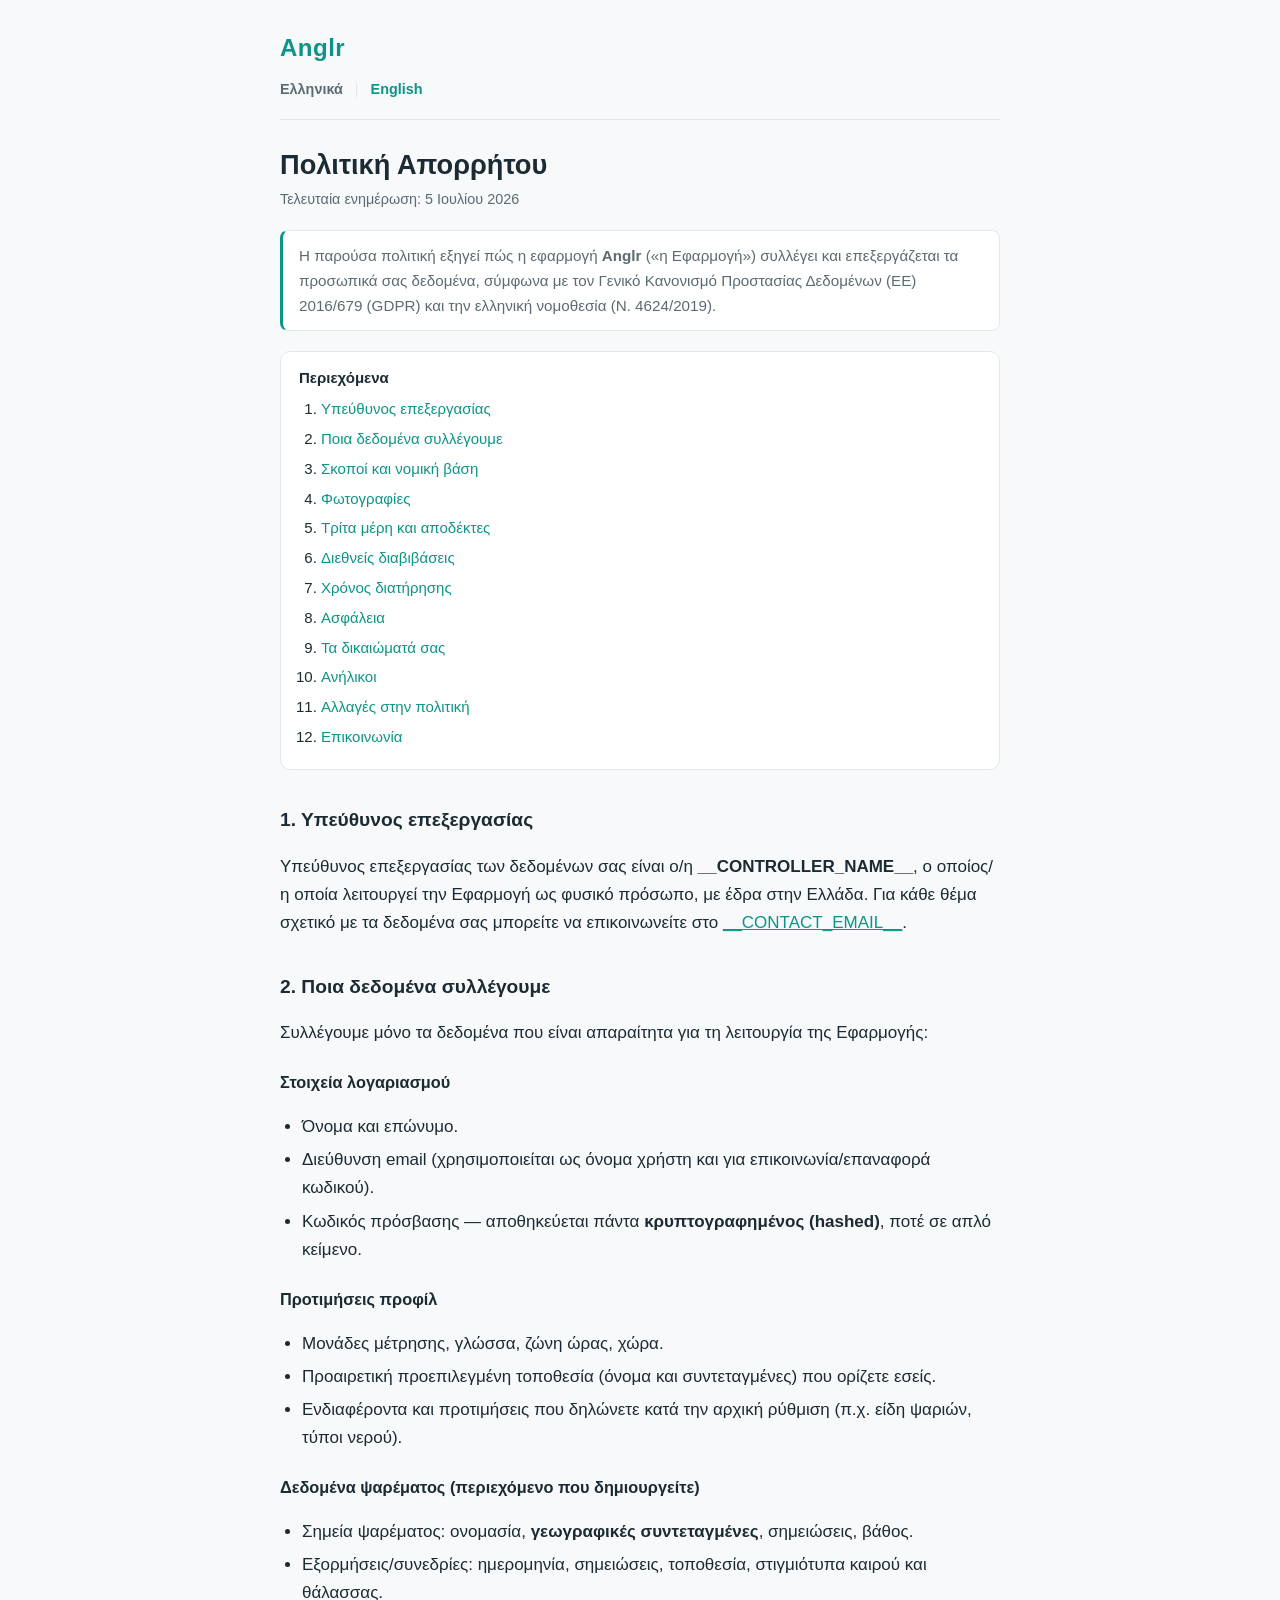
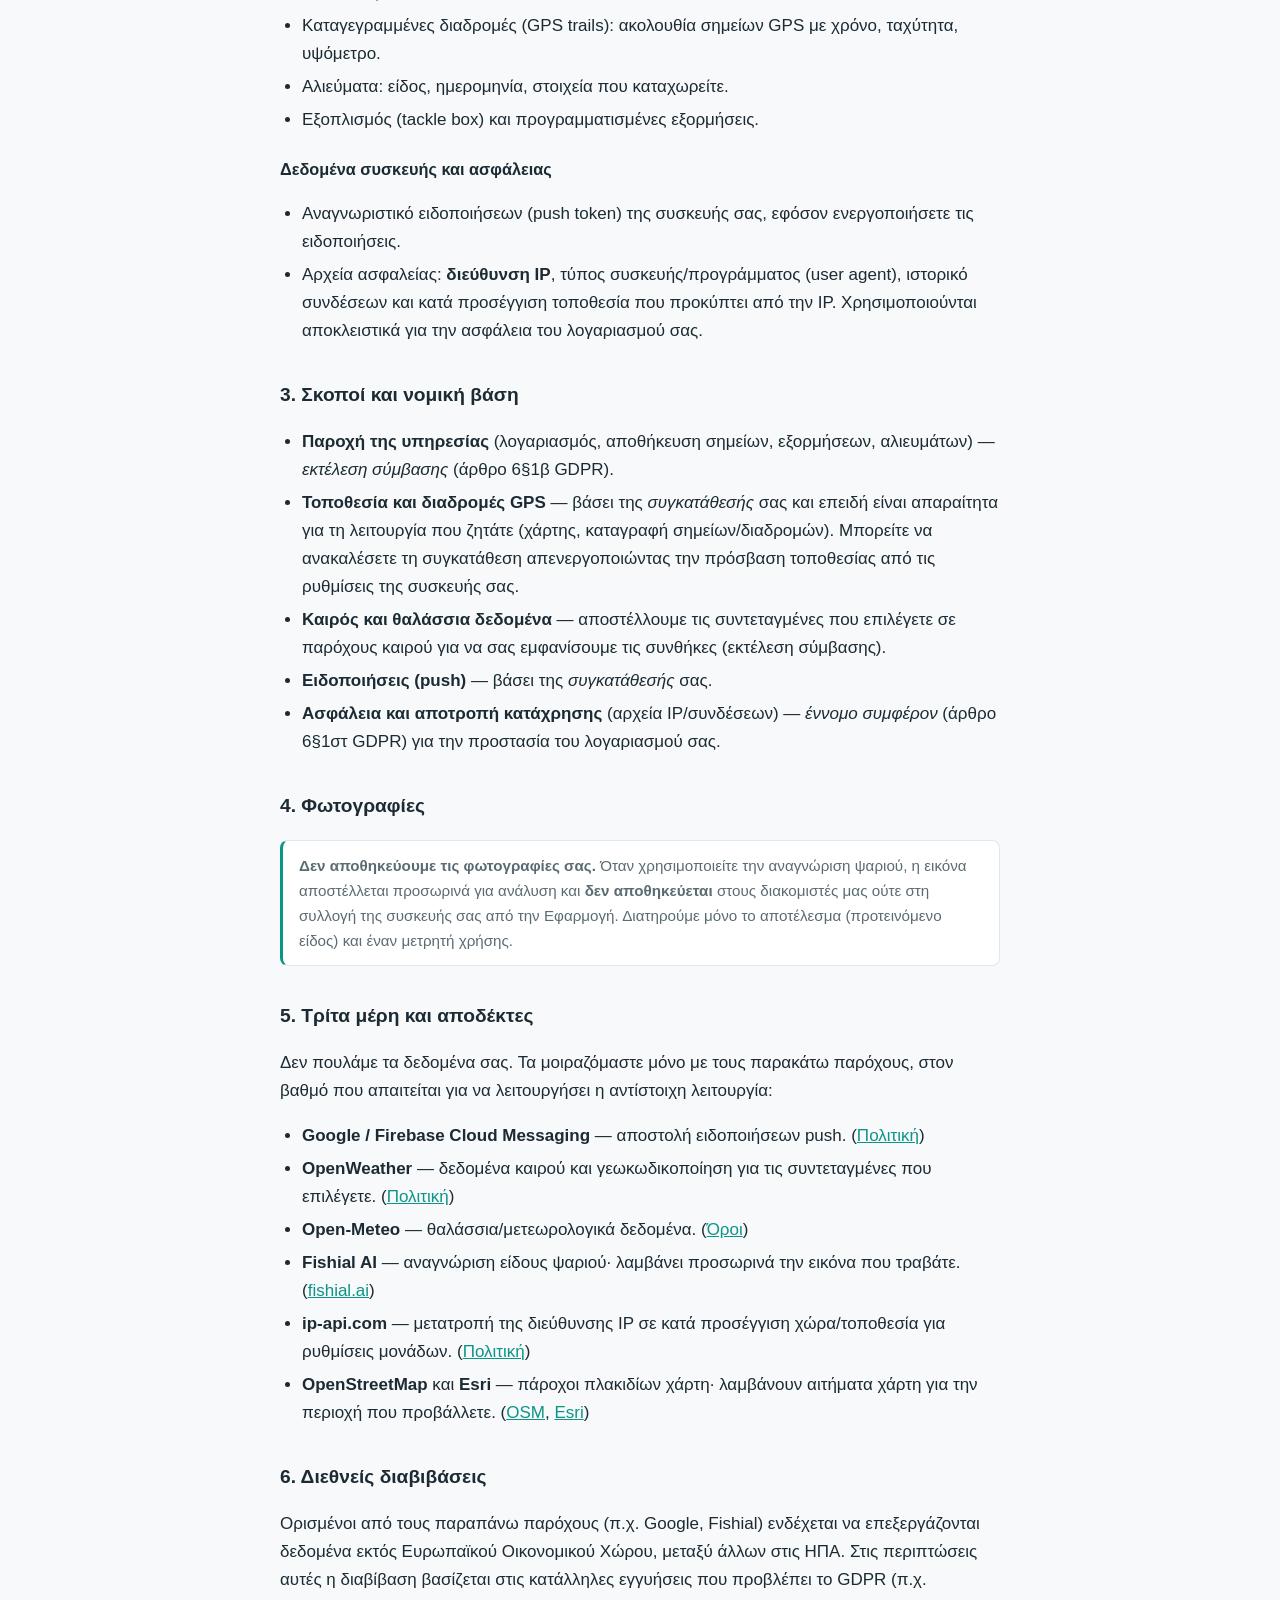
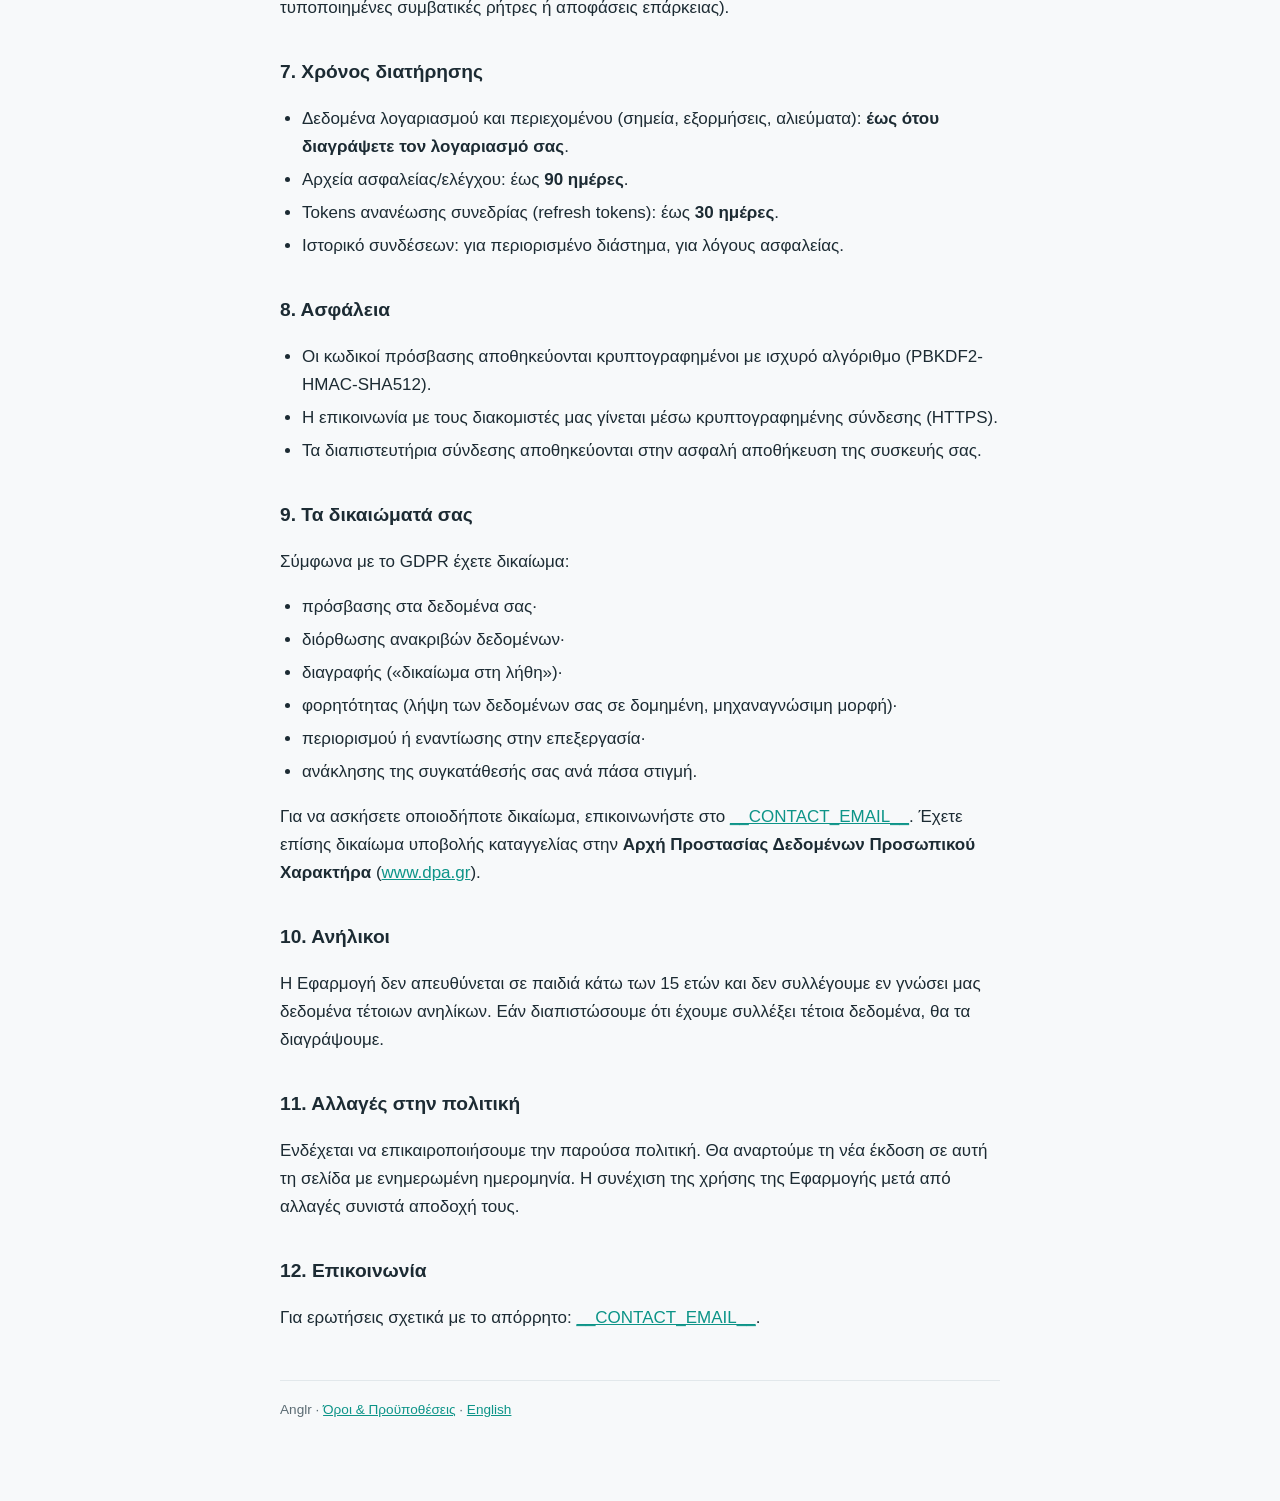
==== el/privacy.html @ d7c1d0d6 "Add Anglr legal documents (privacy + terms, EL/EN) Static GitHub Pages site with Privacy Policy and " ====
<!DOCTYPE html>
<html lang="el">
<head>
<meta charset="utf-8">
<meta name="viewport" content="width=device-width, initial-scale=1">
<title>Πολιτική Απορρήτου — Anglr</title>
<link rel="stylesheet" href="../style.css">
</head>
<body>
<div class="wrap">
  <header class="site">
    <a class="brand" href="../index.html">Anglr</a>
    <div class="langbar">
      <strong>Ελληνικά</strong>
      <span class="sep">|</span>
      <a href="../en/privacy.html">English</a>
    </div>
  </header>

  <h1>Πολιτική Απορρήτου</h1>
  <p class="updated">Τελευταία ενημέρωση: 5 Ιουλίου 2026</p>

  <div class="note">
    Η παρούσα πολιτική εξηγεί πώς η εφαρμογή <strong>Anglr</strong> («η Εφαρμογή»)
    συλλέγει και επεξεργάζεται τα προσωπικά σας δεδομένα, σύμφωνα με τον Γενικό
    Κανονισμό Προστασίας Δεδομένων (ΕΕ) 2016/679 (GDPR) και την ελληνική νομοθεσία
    (Ν. 4624/2019).
  </div>

  <div class="toc">
    <strong>Περιεχόμενα</strong>
    <ol>
      <li><a href="#controller">Υπεύθυνος επεξεργασίας</a></li>
      <li><a href="#data">Ποια δεδομένα συλλέγουμε</a></li>
      <li><a href="#purposes">Σκοποί και νομική βάση</a></li>
      <li><a href="#photos">Φωτογραφίες</a></li>
      <li><a href="#third">Τρίτα μέρη και αποδέκτες</a></li>
      <li><a href="#transfers">Διεθνείς διαβιβάσεις</a></li>
      <li><a href="#retention">Χρόνος διατήρησης</a></li>
      <li><a href="#security">Ασφάλεια</a></li>
      <li><a href="#rights">Τα δικαιώματά σας</a></li>
      <li><a href="#children">Ανήλικοι</a></li>
      <li><a href="#changes">Αλλαγές στην πολιτική</a></li>
      <li><a href="#contact">Επικοινωνία</a></li>
    </ol>
  </div>

  <h2 id="controller">1. Υπεύθυνος επεξεργασίας</h2>
  <p>
    Υπεύθυνος επεξεργασίας των δεδομένων σας είναι ο/η <strong>__CONTROLLER_NAME__</strong>,
    ο οποίος/η οποία λειτουργεί την Εφαρμογή ως φυσικό πρόσωπο, με έδρα στην Ελλάδα.
    Για κάθε θέμα σχετικό με τα δεδομένα σας μπορείτε να επικοινωνείτε στο
    <a href="mailto:__CONTACT_EMAIL__">__CONTACT_EMAIL__</a>.
  </p>

  <h2 id="data">2. Ποια δεδομένα συλλέγουμε</h2>
  <p>Συλλέγουμε μόνο τα δεδομένα που είναι απαραίτητα για τη λειτουργία της Εφαρμογής:</p>

  <h3>Στοιχεία λογαριασμού</h3>
  <ul>
    <li>Όνομα και επώνυμο.</li>
    <li>Διεύθυνση email (χρησιμοποιείται ως όνομα χρήστη και για επικοινωνία/επαναφορά κωδικού).</li>
    <li>Κωδικός πρόσβασης — αποθηκεύεται πάντα <strong>κρυπτογραφημένος (hashed)</strong>, ποτέ σε απλό κείμενο.</li>
  </ul>

  <h3>Προτιμήσεις προφίλ</h3>
  <ul>
    <li>Μονάδες μέτρησης, γλώσσα, ζώνη ώρας, χώρα.</li>
    <li>Προαιρετική προεπιλεγμένη τοποθεσία (όνομα και συντεταγμένες) που ορίζετε εσείς.</li>
    <li>Ενδιαφέροντα και προτιμήσεις που δηλώνετε κατά την αρχική ρύθμιση (π.χ. είδη ψαριών, τύποι νερού).</li>
  </ul>

  <h3>Δεδομένα ψαρέματος (περιεχόμενο που δημιουργείτε)</h3>
  <ul>
    <li>Σημεία ψαρέματος: ονομασία, <strong>γεωγραφικές συντεταγμένες</strong>, σημειώσεις, βάθος.</li>
    <li>Εξορμήσεις/συνεδρίες: ημερομηνία, σημειώσεις, τοποθεσία, στιγμιότυπα καιρού και θάλασσας.</li>
    <li>Καταγεγραμμένες διαδρομές (GPS trails): ακολουθία σημείων GPS με χρόνο, ταχύτητα, υψόμετρο.</li>
    <li>Αλιεύματα: είδος, ημερομηνία, στοιχεία που καταχωρείτε.</li>
    <li>Εξοπλισμός (tackle box) και προγραμματισμένες εξορμήσεις.</li>
  </ul>

  <h3>Δεδομένα συσκευής και ασφάλειας</h3>
  <ul>
    <li>Αναγνωριστικό ειδοποιήσεων (push token) της συσκευής σας, εφόσον ενεργοποιήσετε τις ειδοποιήσεις.</li>
    <li>Αρχεία ασφαλείας: <strong>διεύθυνση IP</strong>, τύπος συσκευής/προγράμματος (user agent), ιστορικό συνδέσεων και κατά προσέγγιση τοποθεσία που προκύπτει από την IP. Χρησιμοποιούνται αποκλειστικά για την ασφάλεια του λογαριασμού σας.</li>
  </ul>

  <h2 id="purposes">3. Σκοποί και νομική βάση</h2>
  <ul>
    <li><strong>Παροχή της υπηρεσίας</strong> (λογαριασμός, αποθήκευση σημείων, εξορμήσεων, αλιευμάτων) — <em>εκτέλεση σύμβασης</em> (άρθρο 6§1β GDPR).</li>
    <li><strong>Τοποθεσία και διαδρομές GPS</strong> — βάσει της <em>συγκατάθεσής</em> σας και επειδή είναι απαραίτητα για τη λειτουργία που ζητάτε (χάρτης, καταγραφή σημείων/διαδρομών). Μπορείτε να ανακαλέσετε τη συγκατάθεση απενεργοποιώντας την πρόσβαση τοποθεσίας από τις ρυθμίσεις της συσκευής σας.</li>
    <li><strong>Καιρός και θαλάσσια δεδομένα</strong> — αποστέλλουμε τις συντεταγμένες που επιλέγετε σε παρόχους καιρού για να σας εμφανίσουμε τις συνθήκες (εκτέλεση σύμβασης).</li>
    <li><strong>Ειδοποιήσεις (push)</strong> — βάσει της <em>συγκατάθεσής</em> σας.</li>
    <li><strong>Ασφάλεια και αποτροπή κατάχρησης</strong> (αρχεία IP/συνδέσεων) — <em>έννομο συμφέρον</em> (άρθρο 6§1στ GDPR) για την προστασία του λογαριασμού σας.</li>
  </ul>

  <h2 id="photos">4. Φωτογραφίες</h2>
  <div class="note">
    <strong>Δεν αποθηκεύουμε τις φωτογραφίες σας.</strong> Όταν χρησιμοποιείτε την αναγνώριση
    ψαριού, η εικόνα αποστέλλεται προσωρινά για ανάλυση και <strong>δεν αποθηκεύεται</strong>
    στους διακομιστές μας ούτε στη συλλογή της συσκευής σας από την Εφαρμογή. Διατηρούμε μόνο
    το αποτέλεσμα (προτεινόμενο είδος) και έναν μετρητή χρήσης.
  </div>

  <h2 id="third">5. Τρίτα μέρη και αποδέκτες</h2>
  <p>Δεν πουλάμε τα δεδομένα σας. Τα μοιραζόμαστε μόνο με τους παρακάτω παρόχους, στον βαθμό που απαιτείται για να λειτουργήσει η αντίστοιχη λειτουργία:</p>
  <ul>
    <li><strong>Google / Firebase Cloud Messaging</strong> — αποστολή ειδοποιήσεων push. (<a href="https://policies.google.com/privacy" target="_blank" rel="noopener">Πολιτική</a>)</li>
    <li><strong>OpenWeather</strong> — δεδομένα καιρού και γεωκωδικοποίηση για τις συντεταγμένες που επιλέγετε. (<a href="https://openweather.co.uk/privacy-policy" target="_blank" rel="noopener">Πολιτική</a>)</li>
    <li><strong>Open-Meteo</strong> — θαλάσσια/μετεωρολογικά δεδομένα. (<a href="https://open-meteo.com/en/terms" target="_blank" rel="noopener">Όροι</a>)</li>
    <li><strong>Fishial AI</strong> — αναγνώριση είδους ψαριού· λαμβάνει προσωρινά την εικόνα που τραβάτε. (<a href="https://fishial.ai" target="_blank" rel="noopener">fishial.ai</a>)</li>
    <li><strong>ip-api.com</strong> — μετατροπή της διεύθυνσης IP σε κατά προσέγγιση χώρα/τοποθεσία για ρυθμίσεις μονάδων. (<a href="https://ip-api.com/docs/legal" target="_blank" rel="noopener">Πολιτική</a>)</li>
    <li><strong>OpenStreetMap</strong> και <strong>Esri</strong> — πάροχοι πλακιδίων χάρτη· λαμβάνουν αιτήματα χάρτη για την περιοχή που προβάλλετε. (<a href="https://wiki.osmfoundation.org/wiki/Privacy_Policy" target="_blank" rel="noopener">OSM</a>, <a href="https://www.esri.com/en-us/privacy/overview" target="_blank" rel="noopener">Esri</a>)</li>
  </ul>

  <h2 id="transfers">6. Διεθνείς διαβιβάσεις</h2>
  <p>
    Ορισμένοι από τους παραπάνω παρόχους (π.χ. Google, Fishial) ενδέχεται να επεξεργάζονται
    δεδομένα εκτός Ευρωπαϊκού Οικονομικού Χώρου, μεταξύ άλλων στις ΗΠΑ. Στις περιπτώσεις αυτές
    η διαβίβαση βασίζεται στις κατάλληλες εγγυήσεις που προβλέπει το GDPR (π.χ. τυποποιημένες
    συμβατικές ρήτρες ή αποφάσεις επάρκειας).
  </p>

  <h2 id="retention">7. Χρόνος διατήρησης</h2>
  <ul>
    <li>Δεδομένα λογαριασμού και περιεχομένου (σημεία, εξορμήσεις, αλιεύματα): <strong>έως ότου διαγράψετε τον λογαριασμό σας</strong>.</li>
    <li>Αρχεία ασφαλείας/ελέγχου: έως <strong>90 ημέρες</strong>.</li>
    <li>Tokens ανανέωσης συνεδρίας (refresh tokens): έως <strong>30 ημέρες</strong>.</li>
    <li>Ιστορικό συνδέσεων: για περιορισμένο διάστημα, για λόγους ασφαλείας.</li>
  </ul>

  <h2 id="security">8. Ασφάλεια</h2>
  <ul>
    <li>Οι κωδικοί πρόσβασης αποθηκεύονται κρυπτογραφημένοι με ισχυρό αλγόριθμο (PBKDF2-HMAC-SHA512).</li>
    <li>Η επικοινωνία με τους διακομιστές μας γίνεται μέσω κρυπτογραφημένης σύνδεσης (HTTPS).</li>
    <li>Τα διαπιστευτήρια σύνδεσης αποθηκεύονται στην ασφαλή αποθήκευση της συσκευής σας.</li>
  </ul>

  <h2 id="rights">9. Τα δικαιώματά σας</h2>
  <p>Σύμφωνα με το GDPR έχετε δικαίωμα:</p>
  <ul>
    <li>πρόσβασης στα δεδομένα σας·</li>
    <li>διόρθωσης ανακριβών δεδομένων·</li>
    <li>διαγραφής («δικαίωμα στη λήθη»)·</li>
    <li>φορητότητας (λήψη των δεδομένων σας σε δομημένη, μηχαναγνώσιμη μορφή)·</li>
    <li>περιορισμού ή εναντίωσης στην επεξεργασία·</li>
    <li>ανάκλησης της συγκατάθεσής σας ανά πάσα στιγμή.</li>
  </ul>
  <p>
    Για να ασκήσετε οποιοδήποτε δικαίωμα, επικοινωνήστε στο
    <a href="mailto:__CONTACT_EMAIL__">__CONTACT_EMAIL__</a>. Έχετε επίσης δικαίωμα υποβολής
    καταγγελίας στην <strong>Αρχή Προστασίας Δεδομένων Προσωπικού Χαρακτήρα</strong>
    (<a href="https://www.dpa.gr" target="_blank" rel="noopener">www.dpa.gr</a>).
  </p>

  <h2 id="children">10. Ανήλικοι</h2>
  <p>
    Η Εφαρμογή δεν απευθύνεται σε παιδιά κάτω των 15 ετών και δεν συλλέγουμε εν γνώσει μας
    δεδομένα τέτοιων ανηλίκων. Εάν διαπιστώσουμε ότι έχουμε συλλέξει τέτοια δεδομένα, θα τα
    διαγράψουμε.
  </p>

  <h2 id="changes">11. Αλλαγές στην πολιτική</h2>
  <p>
    Ενδέχεται να επικαιροποιήσουμε την παρούσα πολιτική. Θα αναρτούμε τη νέα έκδοση σε αυτή τη
    σελίδα με ενημερωμένη ημερομηνία. Η συνέχιση της χρήσης της Εφαρμογής μετά από αλλαγές
    συνιστά αποδοχή τους.
  </p>

  <h2 id="contact">12. Επικοινωνία</h2>
  <p>
    Για ερωτήσεις σχετικά με το απόρρητο:
    <a href="mailto:__CONTACT_EMAIL__">__CONTACT_EMAIL__</a>.
  </p>

  <footer class="site">
    Anglr &middot; <a href="terms.html">Όροι &amp; Προϋποθέσεις</a> &middot;
    <a href="../en/privacy.html">English</a>
  </footer>
</div>
</body>
</html>
---- style.css ----
:root {
  --bg: #f7f9fa;
  --surface: #ffffff;
  --text: #1c2b33;
  --muted: #5b6b73;
  --border: #e2e8eb;
  --accent: #0d9488; /* Harbor teal */
  --accent-hover: #0b7d72;
  --maxw: 760px;
}

@media (prefers-color-scheme: dark) {
  :root {
    --bg: #0e1518;
    --surface: #16232a;
    --text: #e8eef0;
    --muted: #9fb1b8;
    --border: #24353d;
    --accent: #2dd4bf;
    --accent-hover: #5eead4;
  }
}

* { box-sizing: border-box; }

html { -webkit-text-size-adjust: 100%; }

body {
  margin: 0;
  background: var(--bg);
  color: var(--text);
  font-family: -apple-system, BlinkMacSystemFont, "Segoe UI", Roboto, Helvetica, Arial, sans-serif;
  line-height: 1.65;
  font-size: 17px;
}

.wrap {
  max-width: var(--maxw);
  margin: 0 auto;
  padding: 28px 20px 80px;
}

header.site {
  border-bottom: 1px solid var(--border);
  padding-bottom: 18px;
  margin-bottom: 28px;
}

.brand {
  font-size: 1.5rem;
  font-weight: 700;
  color: var(--accent);
  letter-spacing: 0.5px;
  text-decoration: none;
}

.langbar {
  margin-top: 10px;
  font-size: 0.9rem;
  color: var(--muted);
}

.langbar a { color: var(--accent); text-decoration: none; font-weight: 600; }
.langbar a:hover { text-decoration: underline; }
.langbar .sep { color: var(--border); margin: 0 8px; }

h1 { font-size: 1.7rem; line-height: 1.25; margin: 0 0 6px; }
h2 { font-size: 1.2rem; margin: 34px 0 10px; }
h3 { font-size: 1.02rem; margin: 22px 0 6px; }

.updated {
  color: var(--muted);
  font-size: 0.9rem;
  margin: 0 0 8px;
}

p, li { color: var(--text); }
ul { padding-left: 22px; }
li { margin: 5px 0; }

a { color: var(--accent); }
a:hover { color: var(--accent-hover); }

.card-grid {
  display: grid;
  grid-template-columns: 1fr 1fr;
  gap: 16px;
  margin-top: 24px;
}

@media (max-width: 560px) {
  .card-grid { grid-template-columns: 1fr; }
  body { font-size: 16px; }
}

.card {
  display: block;
  background: var(--surface);
  border: 1px solid var(--border);
  border-radius: 12px;
  padding: 20px;
  text-decoration: none;
  color: var(--text);
  transition: border-color 0.15s ease, transform 0.15s ease;
}
.card:hover { border-color: var(--accent); transform: translateY(-2px); }
.card .t { font-weight: 700; font-size: 1.05rem; margin-bottom: 4px; color: var(--accent); }
.card .d { color: var(--muted); font-size: 0.92rem; }

.note {
  background: var(--surface);
  border: 1px solid var(--border);
  border-left: 3px solid var(--accent);
  border-radius: 8px;
  padding: 12px 16px;
  margin: 18px 0;
  font-size: 0.95rem;
  color: var(--muted);
}

footer.site {
  border-top: 1px solid var(--border);
  margin-top: 48px;
  padding-top: 18px;
  font-size: 0.85rem;
  color: var(--muted);
}

.toc {
  background: var(--surface);
  border: 1px solid var(--border);
  border-radius: 10px;
  padding: 14px 18px;
  margin: 20px 0 28px;
  font-size: 0.94rem;
}
.toc ol { margin: 6px 0 0; padding-left: 22px; }
.toc a { text-decoration: none; }
.toc a:hover { text-decoration: underline; }
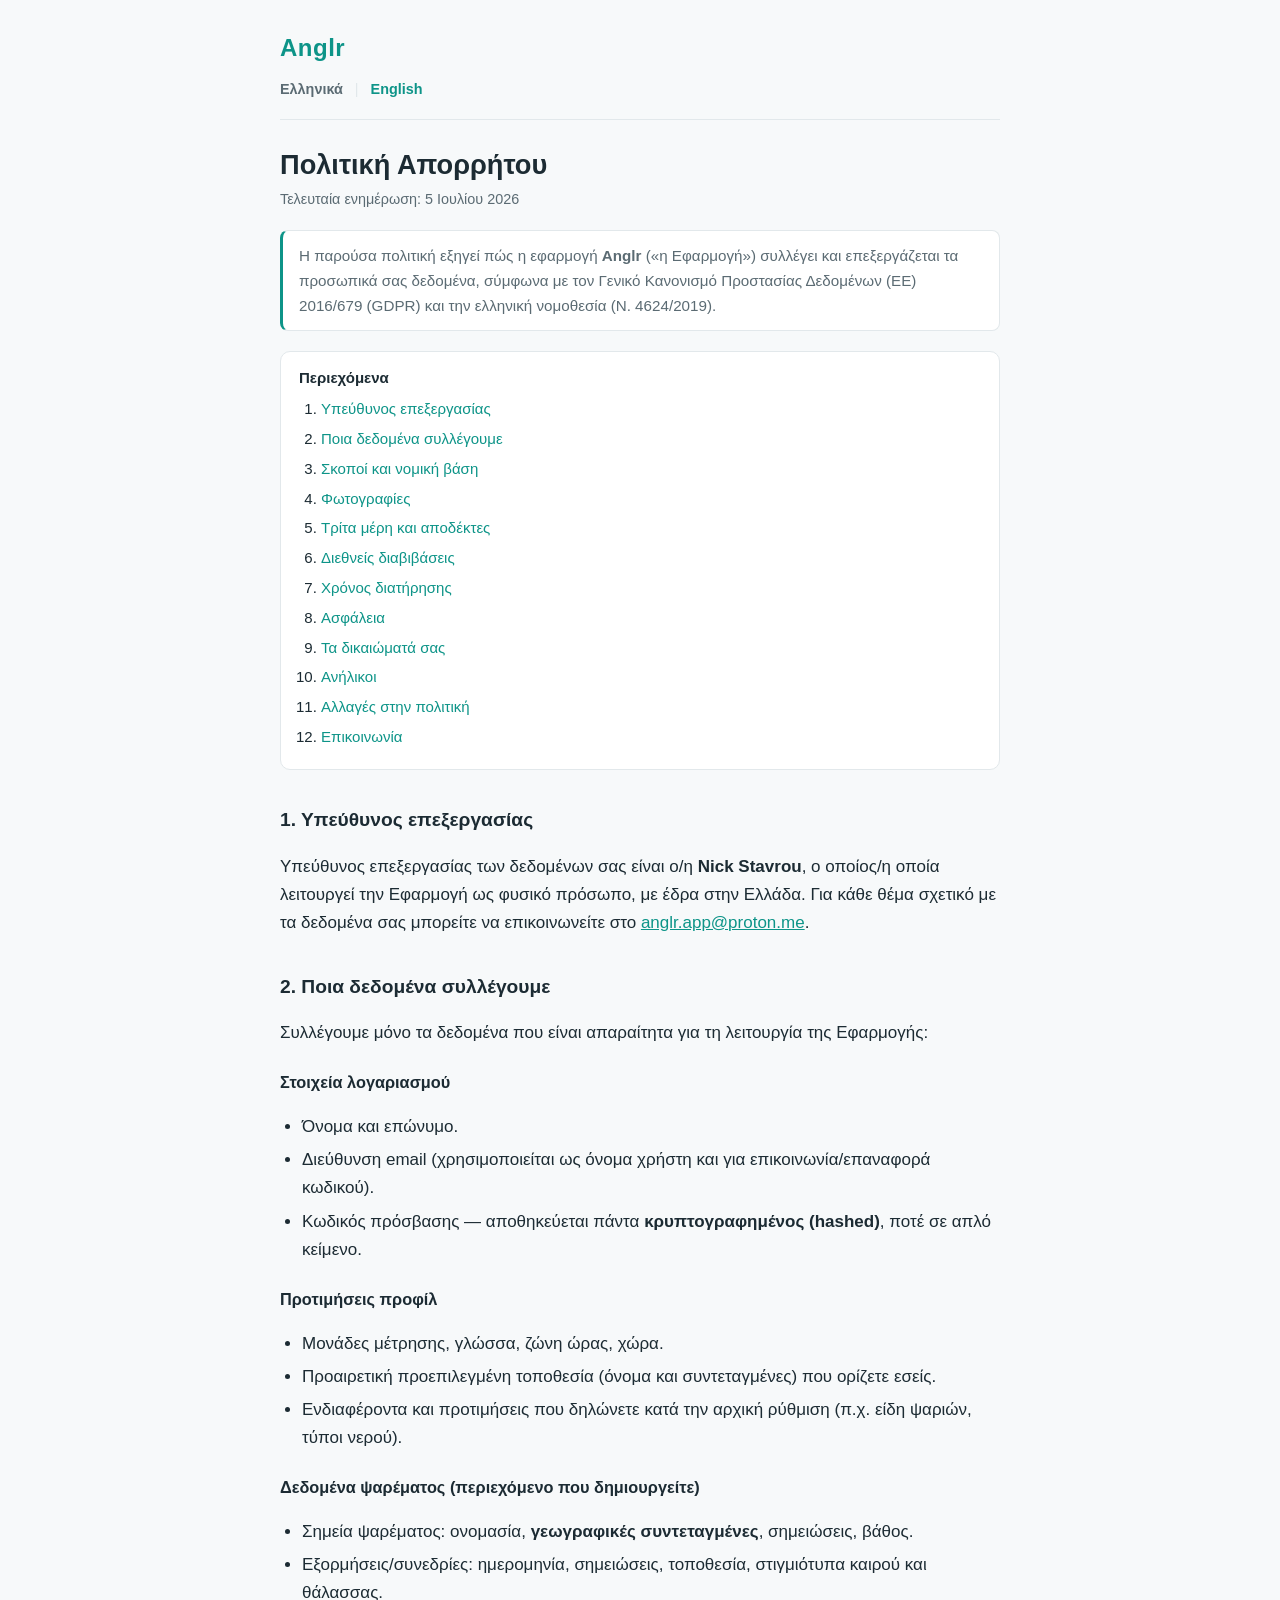
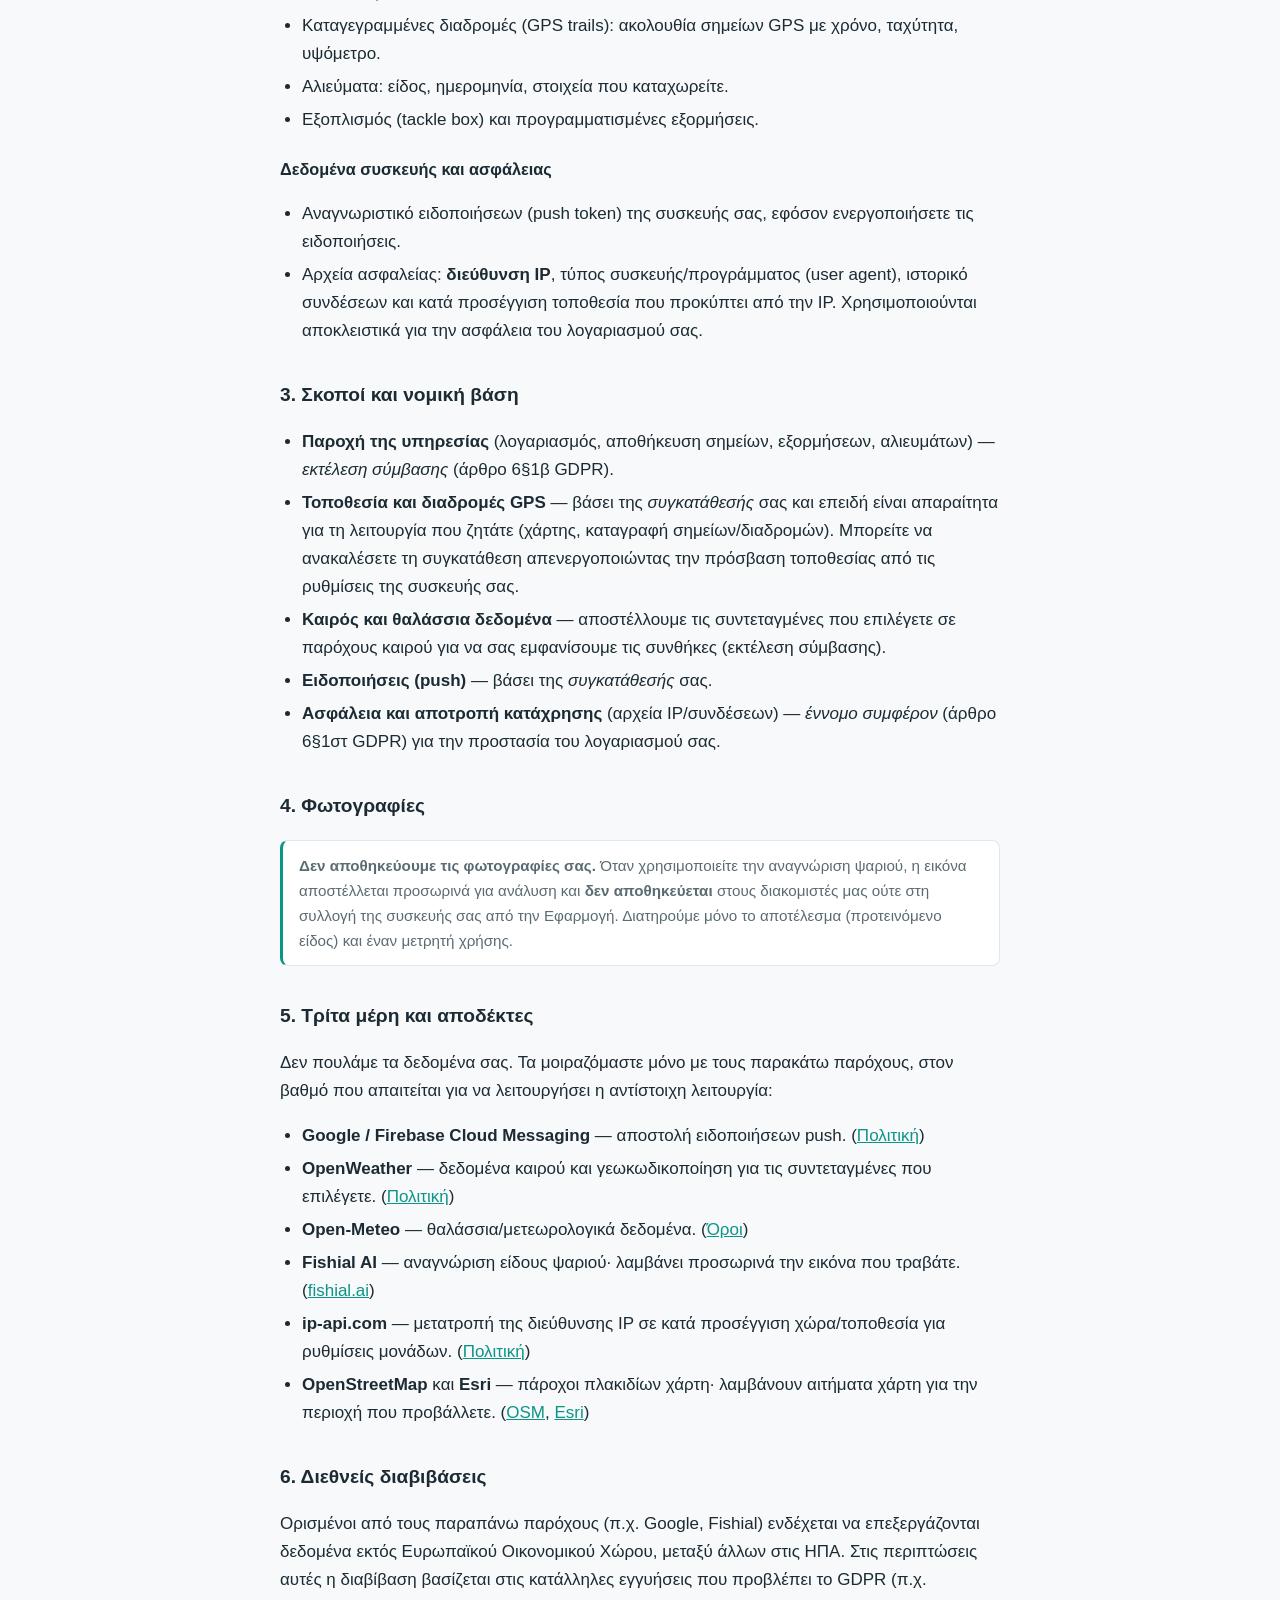
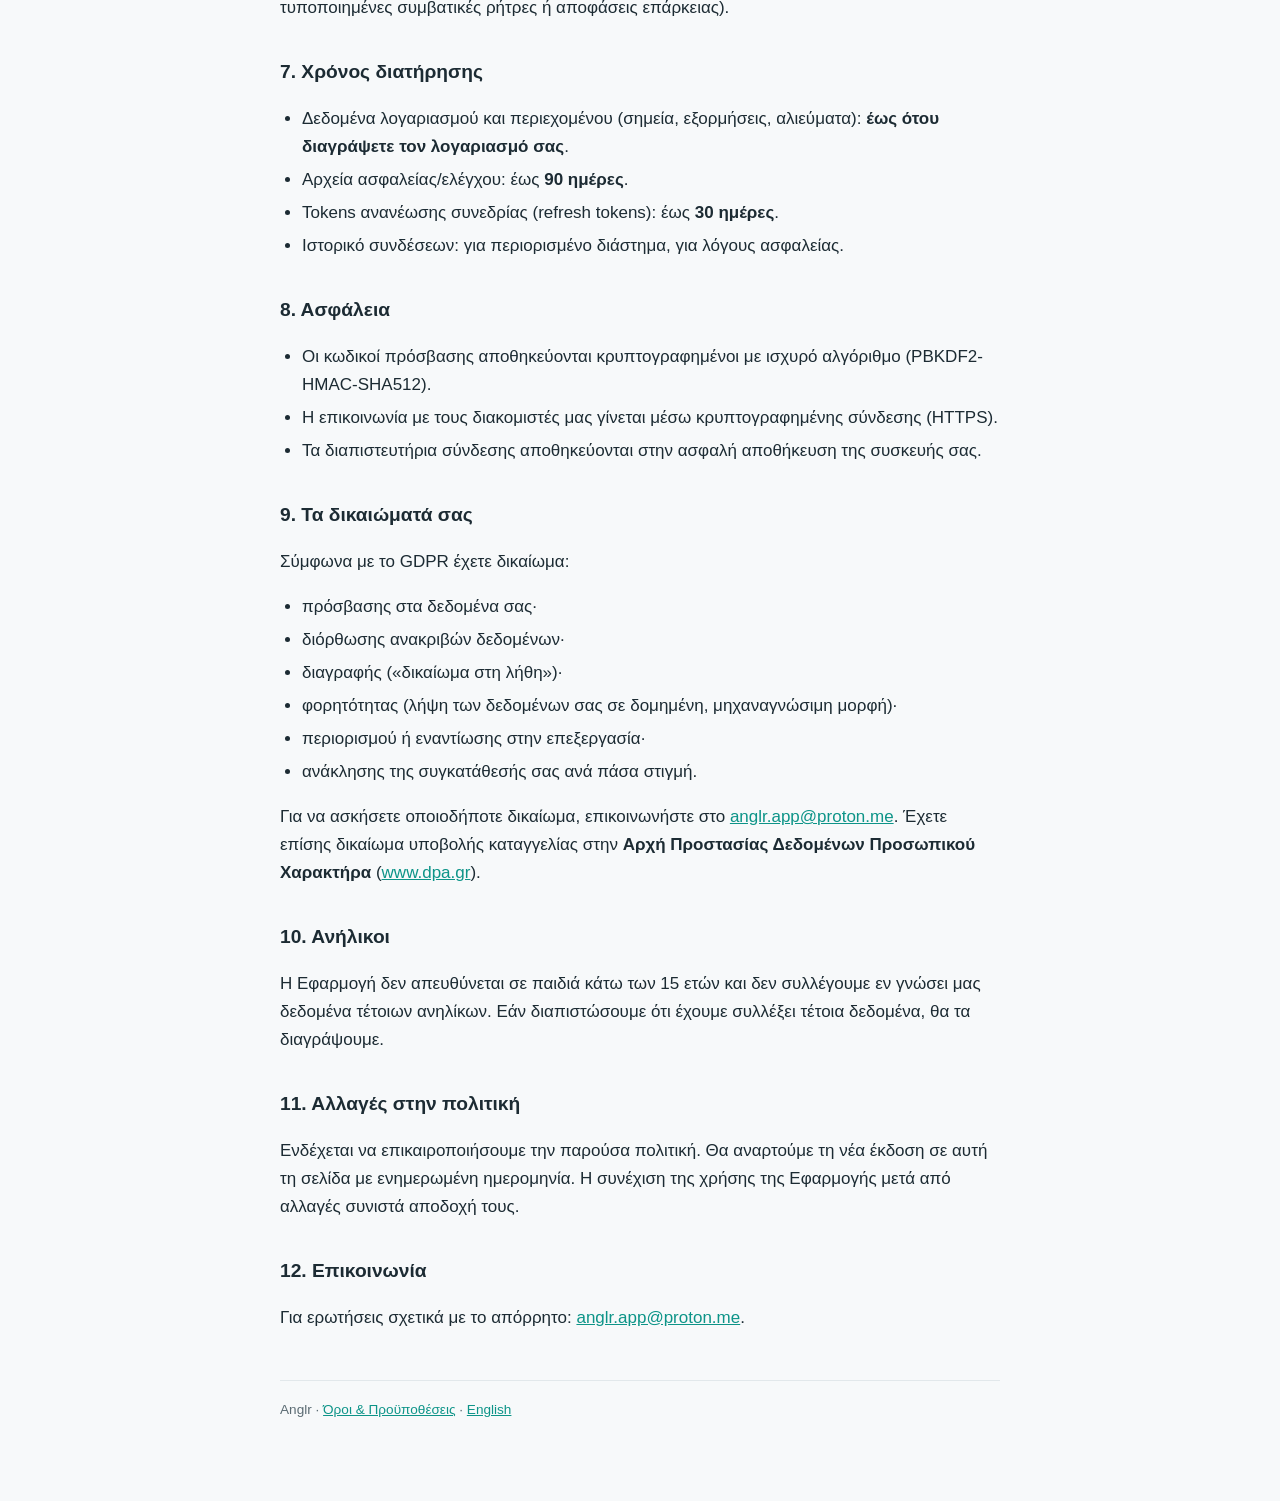
==== commit 1a7b64bb: "Fill in controller name and contact email Set data controller to "Nick Stavrou" and contact address " ====
--- a/el/privacy.html
+++ b/el/privacy.html
@@ -47,10 +47,10 @@
 
   <h2 id="controller">1. Υπεύθυνος επεξεργασίας</h2>
   <p>
-    Υπεύθυνος επεξεργασίας των δεδομένων σας είναι ο/η <strong>__CONTROLLER_NAME__</strong>,
+    Υπεύθυνος επεξεργασίας των δεδομένων σας είναι ο/η <strong>Nick Stavrou</strong>,
     ο οποίος/η οποία λειτουργεί την Εφαρμογή ως φυσικό πρόσωπο, με έδρα στην Ελλάδα.
     Για κάθε θέμα σχετικό με τα δεδομένα σας μπορείτε να επικοινωνείτε στο
-    <a href="mailto:__CONTACT_EMAIL__">__CONTACT_EMAIL__</a>.
+    <a href="mailto:anglr.app@proton.me">anglr.app@proton.me</a>.
   </p>
 
   <h2 id="data">2. Ποια δεδομένα συλλέγουμε</h2>
@@ -148,7 +148,7 @@
   </ul>
   <p>
     Για να ασκήσετε οποιοδήποτε δικαίωμα, επικοινωνήστε στο
-    <a href="mailto:__CONTACT_EMAIL__">__CONTACT_EMAIL__</a>. Έχετε επίσης δικαίωμα υποβολής
+    <a href="mailto:anglr.app@proton.me">anglr.app@proton.me</a>. Έχετε επίσης δικαίωμα υποβολής
     καταγγελίας στην <strong>Αρχή Προστασίας Δεδομένων Προσωπικού Χαρακτήρα</strong>
     (<a href="https://www.dpa.gr" target="_blank" rel="noopener">www.dpa.gr</a>).
   </p>
@@ -170,7 +170,7 @@
   <h2 id="contact">12. Επικοινωνία</h2>
   <p>
     Για ερωτήσεις σχετικά με το απόρρητο:
-    <a href="mailto:__CONTACT_EMAIL__">__CONTACT_EMAIL__</a>.
+    <a href="mailto:anglr.app@proton.me">anglr.app@proton.me</a>.
   </p>
 
   <footer class="site">
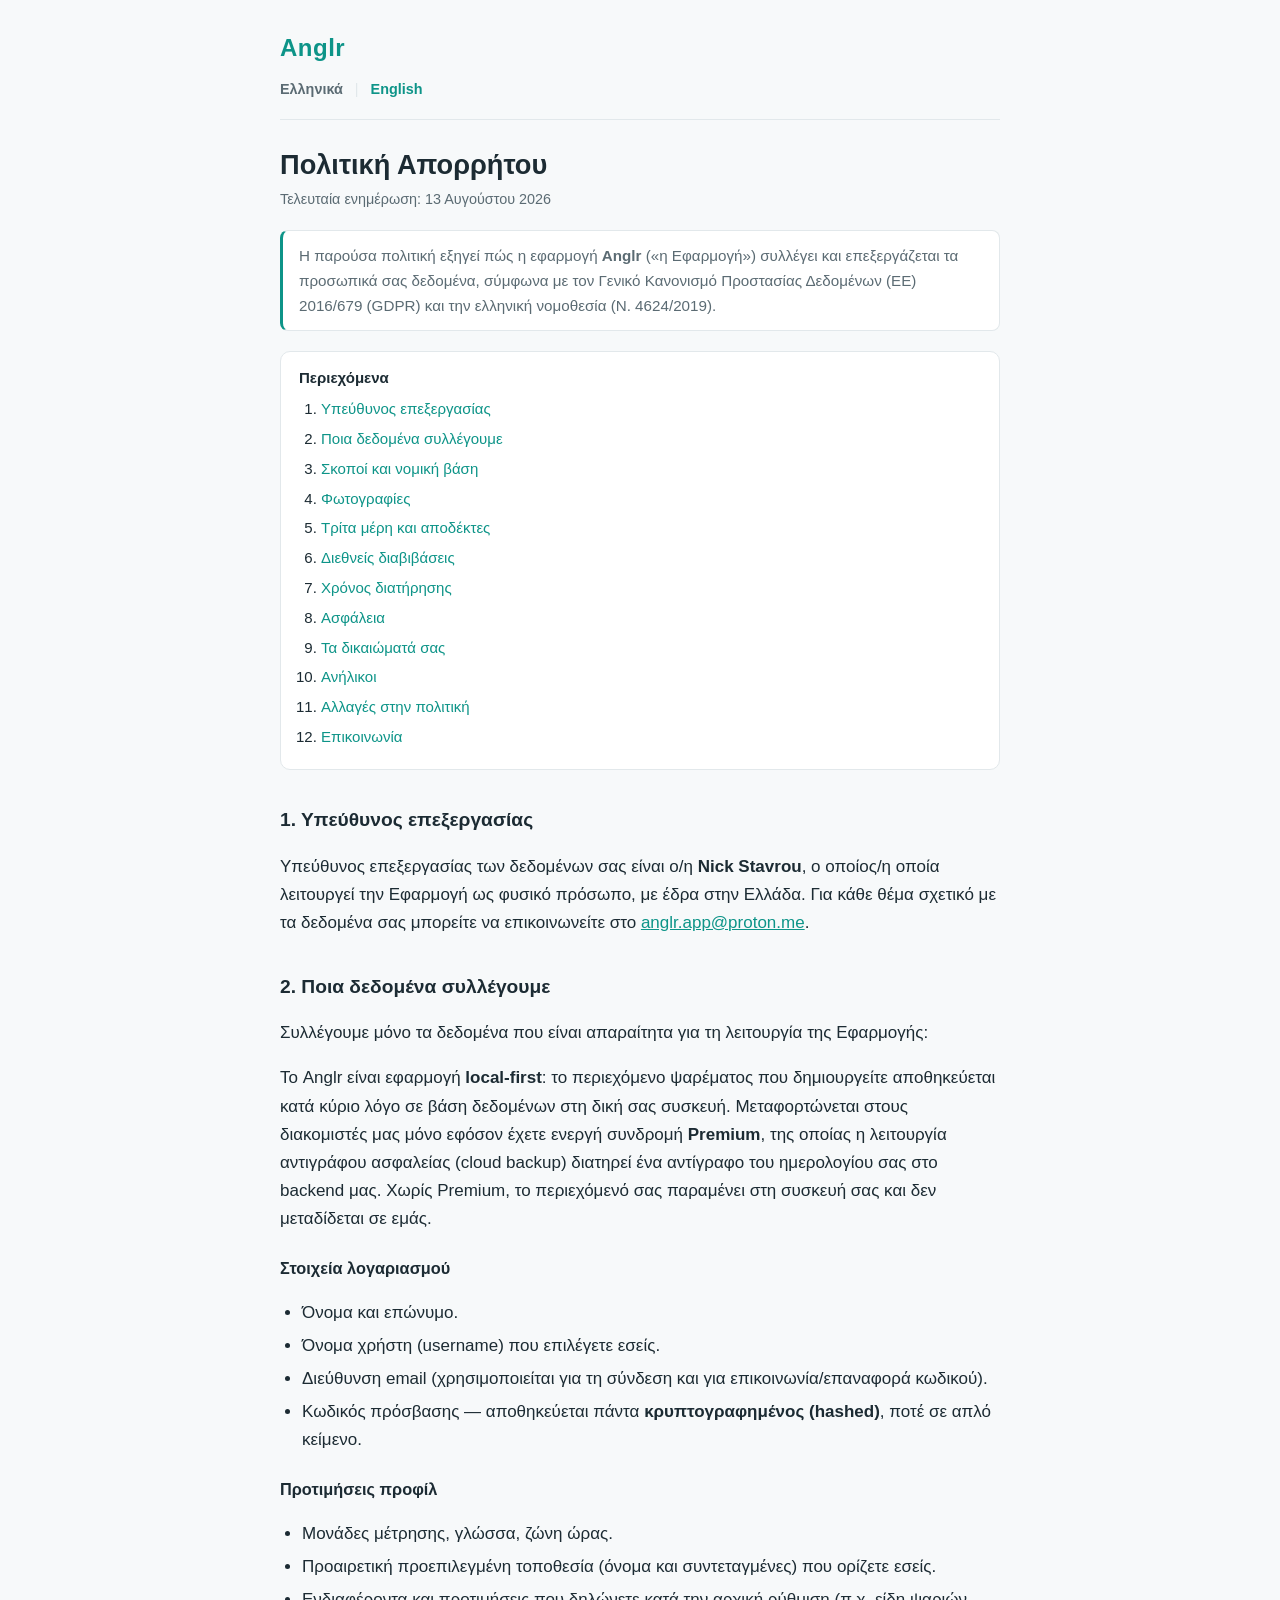
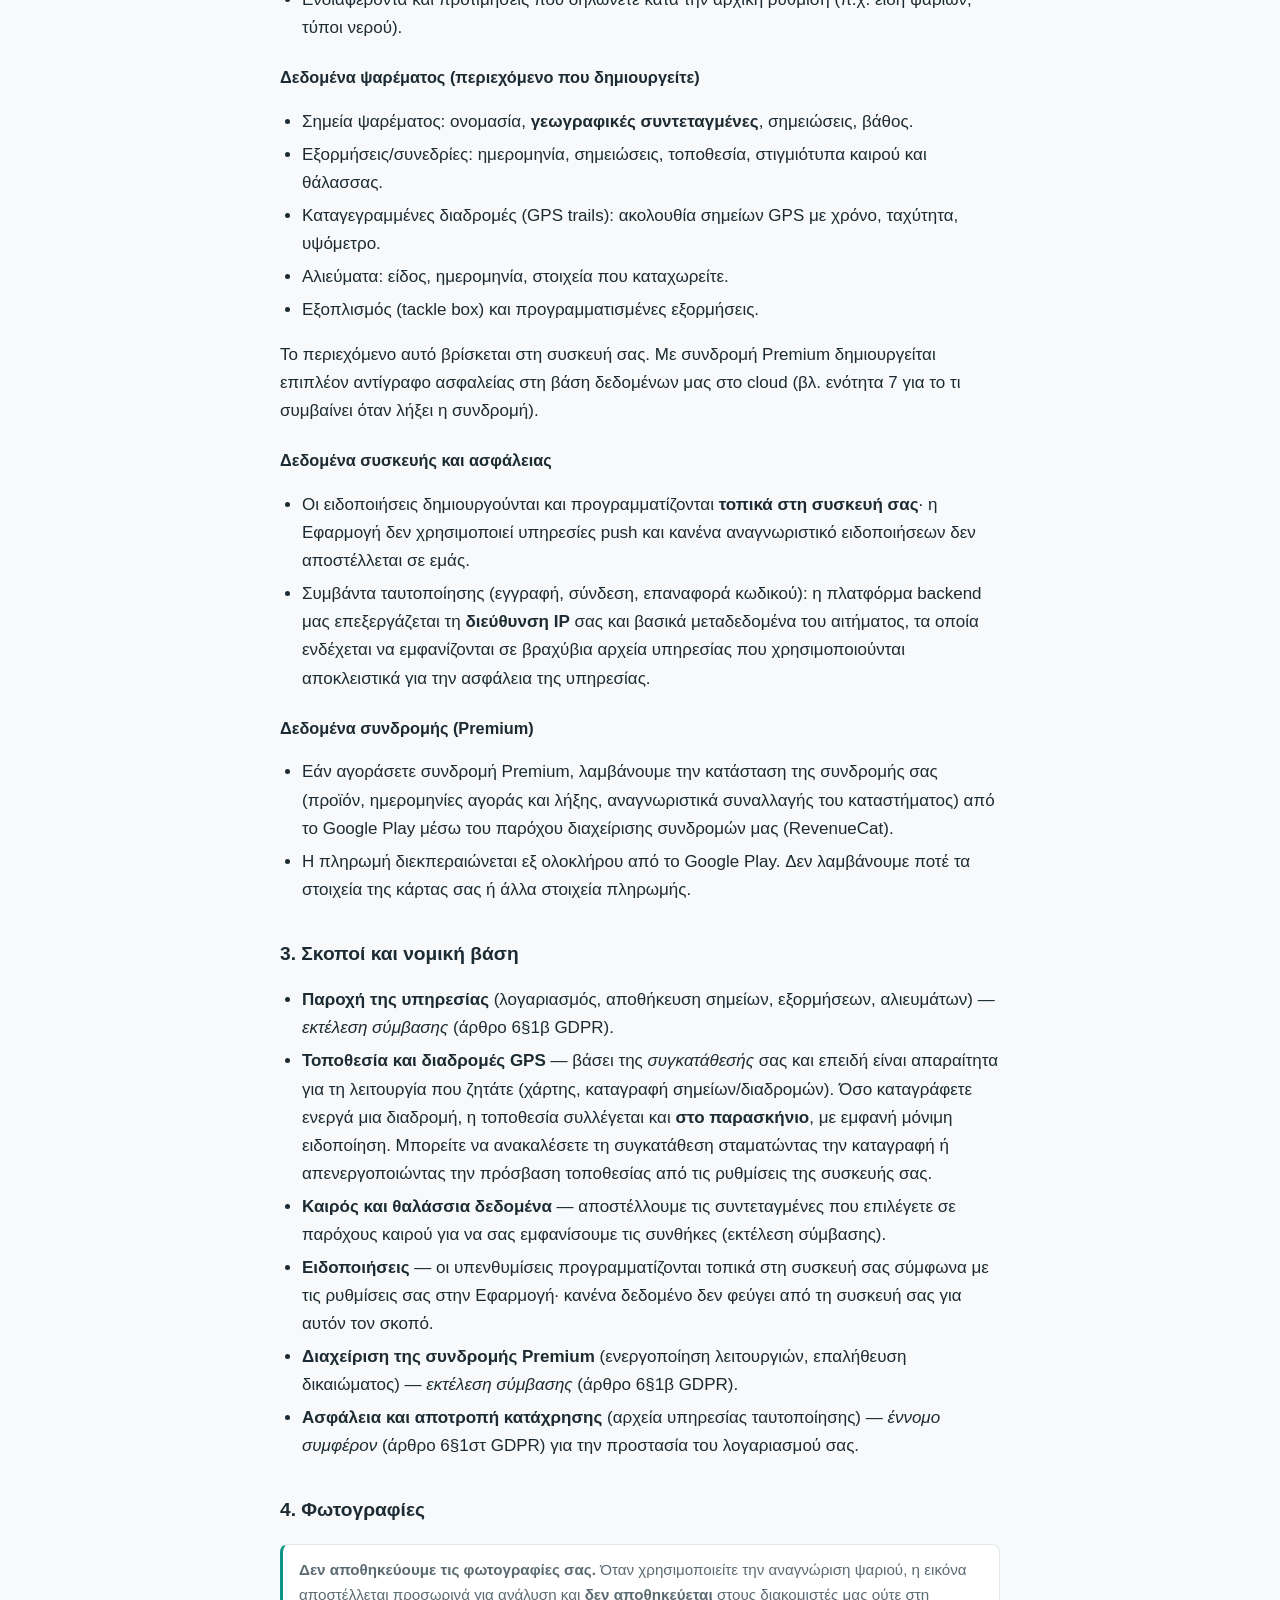
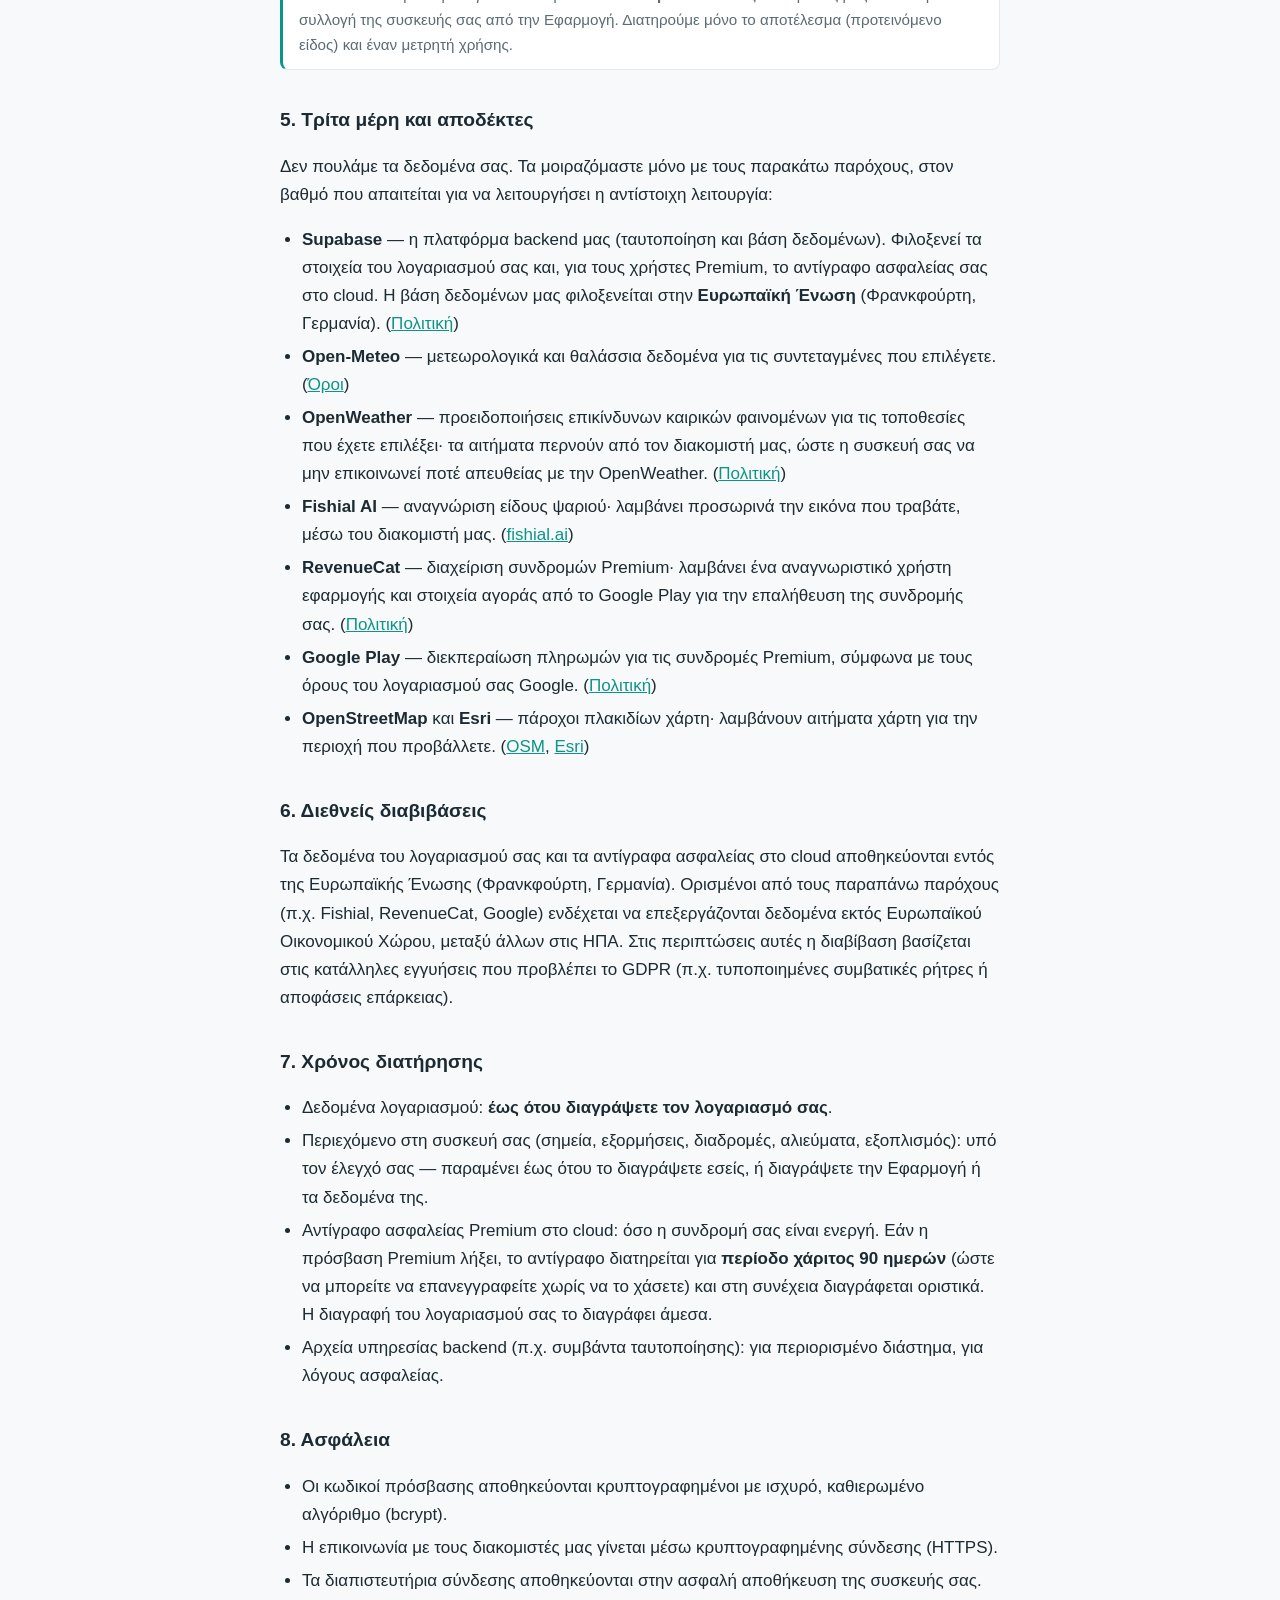
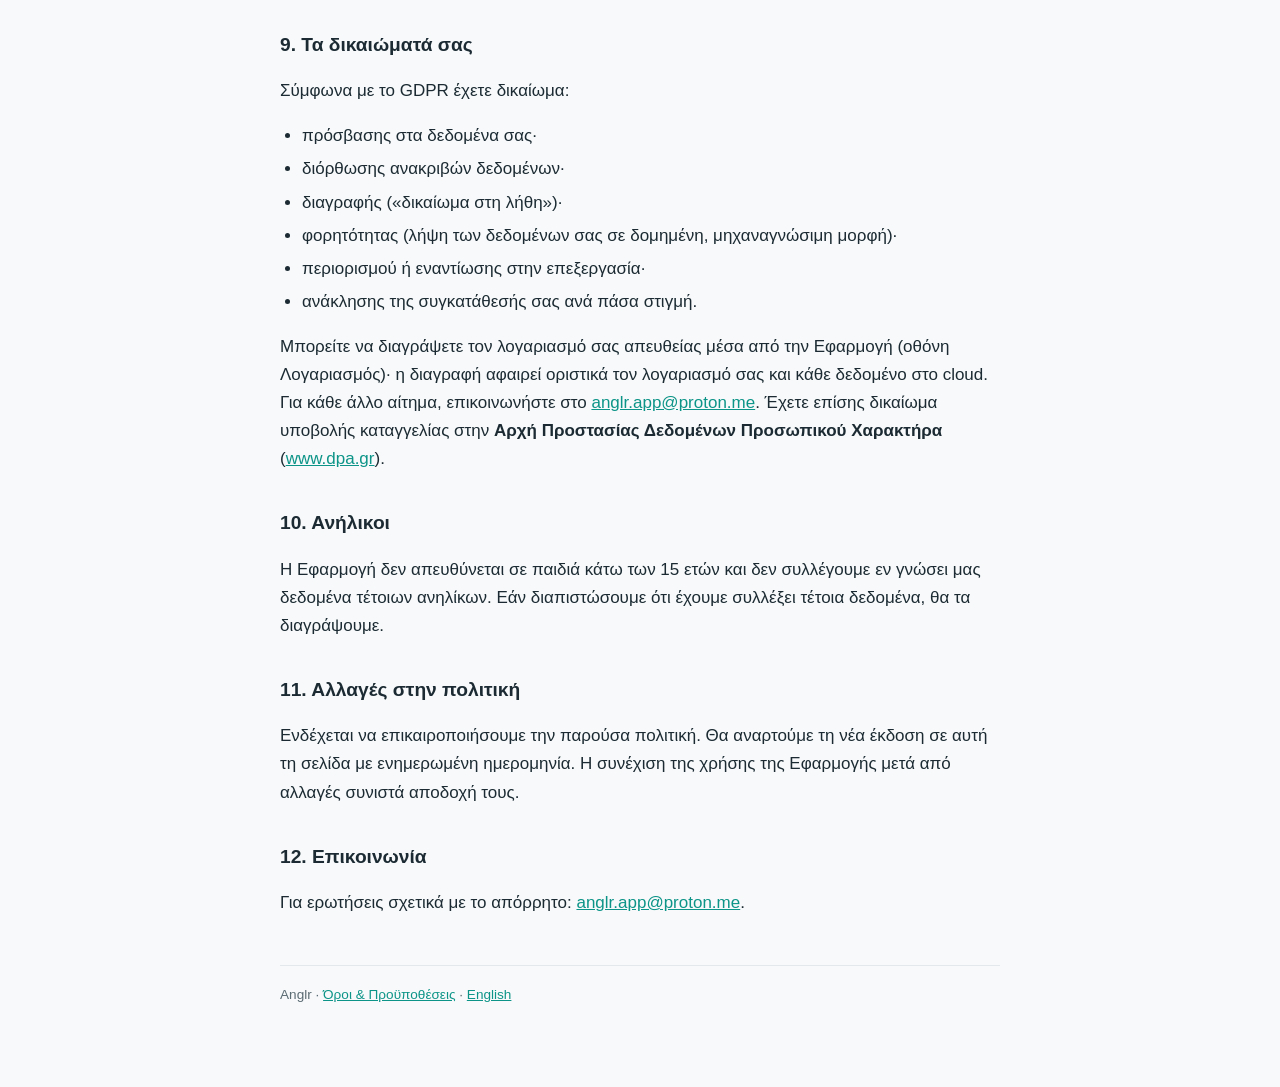
==== commit 4205726b: "Update legal docs for Supabase migration: local-first storage, subscriptions, provider changes" ====
--- a/el/privacy.html
+++ b/el/privacy.html
@@ -18,7 +18,7 @@
   </header>
 
   <h1>Πολιτική Απορρήτου</h1>
-  <p class="updated">Τελευταία ενημέρωση: 5 Ιουλίου 2026</p>
+  <p class="updated">Τελευταία ενημέρωση: 13 Αυγούστου 2026</p>
 
   <div class="note">
     Η παρούσα πολιτική εξηγεί πώς η εφαρμογή <strong>Anglr</strong> («η Εφαρμογή»)
@@ -55,17 +55,26 @@
 
   <h2 id="data">2. Ποια δεδομένα συλλέγουμε</h2>
   <p>Συλλέγουμε μόνο τα δεδομένα που είναι απαραίτητα για τη λειτουργία της Εφαρμογής:</p>
+  <p>
+    Το Anglr είναι εφαρμογή <strong>local-first</strong>: το περιεχόμενο ψαρέματος που
+    δημιουργείτε αποθηκεύεται κατά κύριο λόγο σε βάση δεδομένων στη δική σας συσκευή.
+    Μεταφορτώνεται στους διακομιστές μας μόνο εφόσον έχετε ενεργή συνδρομή
+    <strong>Premium</strong>, της οποίας η λειτουργία αντιγράφου ασφαλείας (cloud backup)
+    διατηρεί ένα αντίγραφο του ημερολογίου σας στο backend μας. Χωρίς Premium, το περιεχόμενό
+    σας παραμένει στη συσκευή σας και δεν μεταδίδεται σε εμάς.
+  </p>
 
   <h3>Στοιχεία λογαριασμού</h3>
   <ul>
     <li>Όνομα και επώνυμο.</li>
-    <li>Διεύθυνση email (χρησιμοποιείται ως όνομα χρήστη και για επικοινωνία/επαναφορά κωδικού).</li>
+    <li>Όνομα χρήστη (username) που επιλέγετε εσείς.</li>
+    <li>Διεύθυνση email (χρησιμοποιείται για τη σύνδεση και για επικοινωνία/επαναφορά κωδικού).</li>
     <li>Κωδικός πρόσβασης — αποθηκεύεται πάντα <strong>κρυπτογραφημένος (hashed)</strong>, ποτέ σε απλό κείμενο.</li>
   </ul>
 
   <h3>Προτιμήσεις προφίλ</h3>
   <ul>
-    <li>Μονάδες μέτρησης, γλώσσα, ζώνη ώρας, χώρα.</li>
+    <li>Μονάδες μέτρησης, γλώσσα, ζώνη ώρας.</li>
     <li>Προαιρετική προεπιλεγμένη τοποθεσία (όνομα και συντεταγμένες) που ορίζετε εσείς.</li>
     <li>Ενδιαφέροντα και προτιμήσεις που δηλώνετε κατά την αρχική ρύθμιση (π.χ. είδη ψαριών, τύποι νερού).</li>
   </ul>
@@ -78,20 +87,32 @@
     <li>Αλιεύματα: είδος, ημερομηνία, στοιχεία που καταχωρείτε.</li>
     <li>Εξοπλισμός (tackle box) και προγραμματισμένες εξορμήσεις.</li>
   </ul>
+  <p>
+    Το περιεχόμενο αυτό βρίσκεται στη συσκευή σας. Με συνδρομή Premium δημιουργείται επιπλέον
+    αντίγραφο ασφαλείας στη βάση δεδομένων μας στο cloud (βλ. ενότητα 7 για το τι συμβαίνει
+    όταν λήξει η συνδρομή).
+  </p>
 
   <h3>Δεδομένα συσκευής και ασφάλειας</h3>
   <ul>
-    <li>Αναγνωριστικό ειδοποιήσεων (push token) της συσκευής σας, εφόσον ενεργοποιήσετε τις ειδοποιήσεις.</li>
-    <li>Αρχεία ασφαλείας: <strong>διεύθυνση IP</strong>, τύπος συσκευής/προγράμματος (user agent), ιστορικό συνδέσεων και κατά προσέγγιση τοποθεσία που προκύπτει από την IP. Χρησιμοποιούνται αποκλειστικά για την ασφάλεια του λογαριασμού σας.</li>
+    <li>Οι ειδοποιήσεις δημιουργούνται και προγραμματίζονται <strong>τοπικά στη συσκευή σας</strong>· η Εφαρμογή δεν χρησιμοποιεί υπηρεσίες push και κανένα αναγνωριστικό ειδοποιήσεων δεν αποστέλλεται σε εμάς.</li>
+    <li>Συμβάντα ταυτοποίησης (εγγραφή, σύνδεση, επαναφορά κωδικού): η πλατφόρμα backend μας επεξεργάζεται τη <strong>διεύθυνση IP</strong> σας και βασικά μεταδεδομένα του αιτήματος, τα οποία ενδέχεται να εμφανίζονται σε βραχύβια αρχεία υπηρεσίας που χρησιμοποιούνται αποκλειστικά για την ασφάλεια της υπηρεσίας.</li>
+  </ul>
+
+  <h3>Δεδομένα συνδρομής (Premium)</h3>
+  <ul>
+    <li>Εάν αγοράσετε συνδρομή Premium, λαμβάνουμε την κατάσταση της συνδρομής σας (προϊόν, ημερομηνίες αγοράς και λήξης, αναγνωριστικά συναλλαγής του καταστήματος) από το Google Play μέσω του παρόχου διαχείρισης συνδρομών μας (RevenueCat).</li>
+    <li>Η πληρωμή διεκπεραιώνεται εξ ολοκλήρου από το Google Play. Δεν λαμβάνουμε ποτέ τα στοιχεία της κάρτας σας ή άλλα στοιχεία πληρωμής.</li>
   </ul>
 
   <h2 id="purposes">3. Σκοποί και νομική βάση</h2>
   <ul>
     <li><strong>Παροχή της υπηρεσίας</strong> (λογαριασμός, αποθήκευση σημείων, εξορμήσεων, αλιευμάτων) — <em>εκτέλεση σύμβασης</em> (άρθρο 6§1β GDPR).</li>
-    <li><strong>Τοποθεσία και διαδρομές GPS</strong> — βάσει της <em>συγκατάθεσής</em> σας και επειδή είναι απαραίτητα για τη λειτουργία που ζητάτε (χάρτης, καταγραφή σημείων/διαδρομών). Μπορείτε να ανακαλέσετε τη συγκατάθεση απενεργοποιώντας την πρόσβαση τοποθεσίας από τις ρυθμίσεις της συσκευής σας.</li>
+    <li><strong>Τοποθεσία και διαδρομές GPS</strong> — βάσει της <em>συγκατάθεσής</em> σας και επειδή είναι απαραίτητα για τη λειτουργία που ζητάτε (χάρτης, καταγραφή σημείων/διαδρομών). Όσο καταγράφετε ενεργά μια διαδρομή, η τοποθεσία συλλέγεται και <strong>στο παρασκήνιο</strong>, με εμφανή μόνιμη ειδοποίηση. Μπορείτε να ανακαλέσετε τη συγκατάθεση σταματώντας την καταγραφή ή απενεργοποιώντας την πρόσβαση τοποθεσίας από τις ρυθμίσεις της συσκευής σας.</li>
     <li><strong>Καιρός και θαλάσσια δεδομένα</strong> — αποστέλλουμε τις συντεταγμένες που επιλέγετε σε παρόχους καιρού για να σας εμφανίσουμε τις συνθήκες (εκτέλεση σύμβασης).</li>
-    <li><strong>Ειδοποιήσεις (push)</strong> — βάσει της <em>συγκατάθεσής</em> σας.</li>
-    <li><strong>Ασφάλεια και αποτροπή κατάχρησης</strong> (αρχεία IP/συνδέσεων) — <em>έννομο συμφέρον</em> (άρθρο 6§1στ GDPR) για την προστασία του λογαριασμού σας.</li>
+    <li><strong>Ειδοποιήσεις</strong> — οι υπενθυμίσεις προγραμματίζονται τοπικά στη συσκευή σας σύμφωνα με τις ρυθμίσεις σας στην Εφαρμογή· κανένα δεδομένο δεν φεύγει από τη συσκευή σας για αυτόν τον σκοπό.</li>
+    <li><strong>Διαχείριση της συνδρομής Premium</strong> (ενεργοποίηση λειτουργιών, επαλήθευση δικαιώματος) — <em>εκτέλεση σύμβασης</em> (άρθρο 6§1β GDPR).</li>
+    <li><strong>Ασφάλεια και αποτροπή κατάχρησης</strong> (αρχεία υπηρεσίας ταυτοποίησης) — <em>έννομο συμφέρον</em> (άρθρο 6§1στ GDPR) για την προστασία του λογαριασμού σας.</li>
   </ul>
 
   <h2 id="photos">4. Φωτογραφίες</h2>
@@ -105,33 +126,36 @@
   <h2 id="third">5. Τρίτα μέρη και αποδέκτες</h2>
   <p>Δεν πουλάμε τα δεδομένα σας. Τα μοιραζόμαστε μόνο με τους παρακάτω παρόχους, στον βαθμό που απαιτείται για να λειτουργήσει η αντίστοιχη λειτουργία:</p>
   <ul>
-    <li><strong>Google / Firebase Cloud Messaging</strong> — αποστολή ειδοποιήσεων push. (<a href="https://policies.google.com/privacy" target="_blank" rel="noopener">Πολιτική</a>)</li>
-    <li><strong>OpenWeather</strong> — δεδομένα καιρού και γεωκωδικοποίηση για τις συντεταγμένες που επιλέγετε. (<a href="https://openweather.co.uk/privacy-policy" target="_blank" rel="noopener">Πολιτική</a>)</li>
-    <li><strong>Open-Meteo</strong> — θαλάσσια/μετεωρολογικά δεδομένα. (<a href="https://open-meteo.com/en/terms" target="_blank" rel="noopener">Όροι</a>)</li>
-    <li><strong>Fishial AI</strong> — αναγνώριση είδους ψαριού· λαμβάνει προσωρινά την εικόνα που τραβάτε. (<a href="https://fishial.ai" target="_blank" rel="noopener">fishial.ai</a>)</li>
-    <li><strong>ip-api.com</strong> — μετατροπή της διεύθυνσης IP σε κατά προσέγγιση χώρα/τοποθεσία για ρυθμίσεις μονάδων. (<a href="https://ip-api.com/docs/legal" target="_blank" rel="noopener">Πολιτική</a>)</li>
+    <li><strong>Supabase</strong> — η πλατφόρμα backend μας (ταυτοποίηση και βάση δεδομένων). Φιλοξενεί τα στοιχεία του λογαριασμού σας και, για τους χρήστες Premium, το αντίγραφο ασφαλείας σας στο cloud. Η βάση δεδομένων μας φιλοξενείται στην <strong>Ευρωπαϊκή Ένωση</strong> (Φρανκφούρτη, Γερμανία). (<a href="https://supabase.com/privacy" target="_blank" rel="noopener">Πολιτική</a>)</li>
+    <li><strong>Open-Meteo</strong> — μετεωρολογικά και θαλάσσια δεδομένα για τις συντεταγμένες που επιλέγετε. (<a href="https://open-meteo.com/en/terms" target="_blank" rel="noopener">Όροι</a>)</li>
+    <li><strong>OpenWeather</strong> — προειδοποιήσεις επικίνδυνων καιρικών φαινομένων για τις τοποθεσίες που έχετε επιλέξει· τα αιτήματα περνούν από τον διακομιστή μας, ώστε η συσκευή σας να μην επικοινωνεί ποτέ απευθείας με την OpenWeather. (<a href="https://openweather.co.uk/privacy-policy" target="_blank" rel="noopener">Πολιτική</a>)</li>
+    <li><strong>Fishial AI</strong> — αναγνώριση είδους ψαριού· λαμβάνει προσωρινά την εικόνα που τραβάτε, μέσω του διακομιστή μας. (<a href="https://fishial.ai" target="_blank" rel="noopener">fishial.ai</a>)</li>
+    <li><strong>RevenueCat</strong> — διαχείριση συνδρομών Premium· λαμβάνει ένα αναγνωριστικό χρήστη εφαρμογής και στοιχεία αγοράς από το Google Play για την επαλήθευση της συνδρομής σας. (<a href="https://www.revenuecat.com/privacy" target="_blank" rel="noopener">Πολιτική</a>)</li>
+    <li><strong>Google Play</strong> — διεκπεραίωση πληρωμών για τις συνδρομές Premium, σύμφωνα με τους όρους του λογαριασμού σας Google. (<a href="https://policies.google.com/privacy" target="_blank" rel="noopener">Πολιτική</a>)</li>
     <li><strong>OpenStreetMap</strong> και <strong>Esri</strong> — πάροχοι πλακιδίων χάρτη· λαμβάνουν αιτήματα χάρτη για την περιοχή που προβάλλετε. (<a href="https://wiki.osmfoundation.org/wiki/Privacy_Policy" target="_blank" rel="noopener">OSM</a>, <a href="https://www.esri.com/en-us/privacy/overview" target="_blank" rel="noopener">Esri</a>)</li>
   </ul>
 
   <h2 id="transfers">6. Διεθνείς διαβιβάσεις</h2>
   <p>
-    Ορισμένοι από τους παραπάνω παρόχους (π.χ. Google, Fishial) ενδέχεται να επεξεργάζονται
-    δεδομένα εκτός Ευρωπαϊκού Οικονομικού Χώρου, μεταξύ άλλων στις ΗΠΑ. Στις περιπτώσεις αυτές
-    η διαβίβαση βασίζεται στις κατάλληλες εγγυήσεις που προβλέπει το GDPR (π.χ. τυποποιημένες
-    συμβατικές ρήτρες ή αποφάσεις επάρκειας).
+    Τα δεδομένα του λογαριασμού σας και τα αντίγραφα ασφαλείας στο cloud αποθηκεύονται εντός
+    της Ευρωπαϊκής Ένωσης (Φρανκφούρτη, Γερμανία). Ορισμένοι από τους παραπάνω παρόχους
+    (π.χ. Fishial, RevenueCat, Google) ενδέχεται να επεξεργάζονται δεδομένα εκτός Ευρωπαϊκού
+    Οικονομικού Χώρου, μεταξύ άλλων στις ΗΠΑ. Στις περιπτώσεις αυτές η διαβίβαση βασίζεται
+    στις κατάλληλες εγγυήσεις που προβλέπει το GDPR (π.χ. τυποποιημένες συμβατικές ρήτρες ή
+    αποφάσεις επάρκειας).
   </p>
 
   <h2 id="retention">7. Χρόνος διατήρησης</h2>
   <ul>
-    <li>Δεδομένα λογαριασμού και περιεχομένου (σημεία, εξορμήσεις, αλιεύματα): <strong>έως ότου διαγράψετε τον λογαριασμό σας</strong>.</li>
-    <li>Αρχεία ασφαλείας/ελέγχου: έως <strong>90 ημέρες</strong>.</li>
-    <li>Tokens ανανέωσης συνεδρίας (refresh tokens): έως <strong>30 ημέρες</strong>.</li>
-    <li>Ιστορικό συνδέσεων: για περιορισμένο διάστημα, για λόγους ασφαλείας.</li>
+    <li>Δεδομένα λογαριασμού: <strong>έως ότου διαγράψετε τον λογαριασμό σας</strong>.</li>
+    <li>Περιεχόμενο στη συσκευή σας (σημεία, εξορμήσεις, διαδρομές, αλιεύματα, εξοπλισμός): υπό τον έλεγχό σας — παραμένει έως ότου το διαγράψετε εσείς, ή διαγράψετε την Εφαρμογή ή τα δεδομένα της.</li>
+    <li>Αντίγραφο ασφαλείας Premium στο cloud: όσο η συνδρομή σας είναι ενεργή. Εάν η πρόσβαση Premium λήξει, το αντίγραφο διατηρείται για <strong>περίοδο χάριτος 90 ημερών</strong> (ώστε να μπορείτε να επανεγγραφείτε χωρίς να το χάσετε) και στη συνέχεια διαγράφεται οριστικά. Η διαγραφή του λογαριασμού σας το διαγράφει άμεσα.</li>
+    <li>Αρχεία υπηρεσίας backend (π.χ. συμβάντα ταυτοποίησης): για περιορισμένο διάστημα, για λόγους ασφαλείας.</li>
   </ul>
 
   <h2 id="security">8. Ασφάλεια</h2>
   <ul>
-    <li>Οι κωδικοί πρόσβασης αποθηκεύονται κρυπτογραφημένοι με ισχυρό αλγόριθμο (PBKDF2-HMAC-SHA512).</li>
+    <li>Οι κωδικοί πρόσβασης αποθηκεύονται κρυπτογραφημένοι με ισχυρό, καθιερωμένο αλγόριθμο (bcrypt).</li>
     <li>Η επικοινωνία με τους διακομιστές μας γίνεται μέσω κρυπτογραφημένης σύνδεσης (HTTPS).</li>
     <li>Τα διαπιστευτήρια σύνδεσης αποθηκεύονται στην ασφαλή αποθήκευση της συσκευής σας.</li>
   </ul>
@@ -147,7 +171,9 @@
     <li>ανάκλησης της συγκατάθεσής σας ανά πάσα στιγμή.</li>
   </ul>
   <p>
-    Για να ασκήσετε οποιοδήποτε δικαίωμα, επικοινωνήστε στο
+    Μπορείτε να διαγράψετε τον λογαριασμό σας απευθείας μέσα από την Εφαρμογή (οθόνη
+    Λογαριασμός)· η διαγραφή αφαιρεί οριστικά τον λογαριασμό σας και κάθε δεδομένο στο cloud.
+    Για κάθε άλλο αίτημα, επικοινωνήστε στο
     <a href="mailto:anglr.app@proton.me">anglr.app@proton.me</a>. Έχετε επίσης δικαίωμα υποβολής
     καταγγελίας στην <strong>Αρχή Προστασίας Δεδομένων Προσωπικού Χαρακτήρα</strong>
     (<a href="https://www.dpa.gr" target="_blank" rel="noopener">www.dpa.gr</a>).
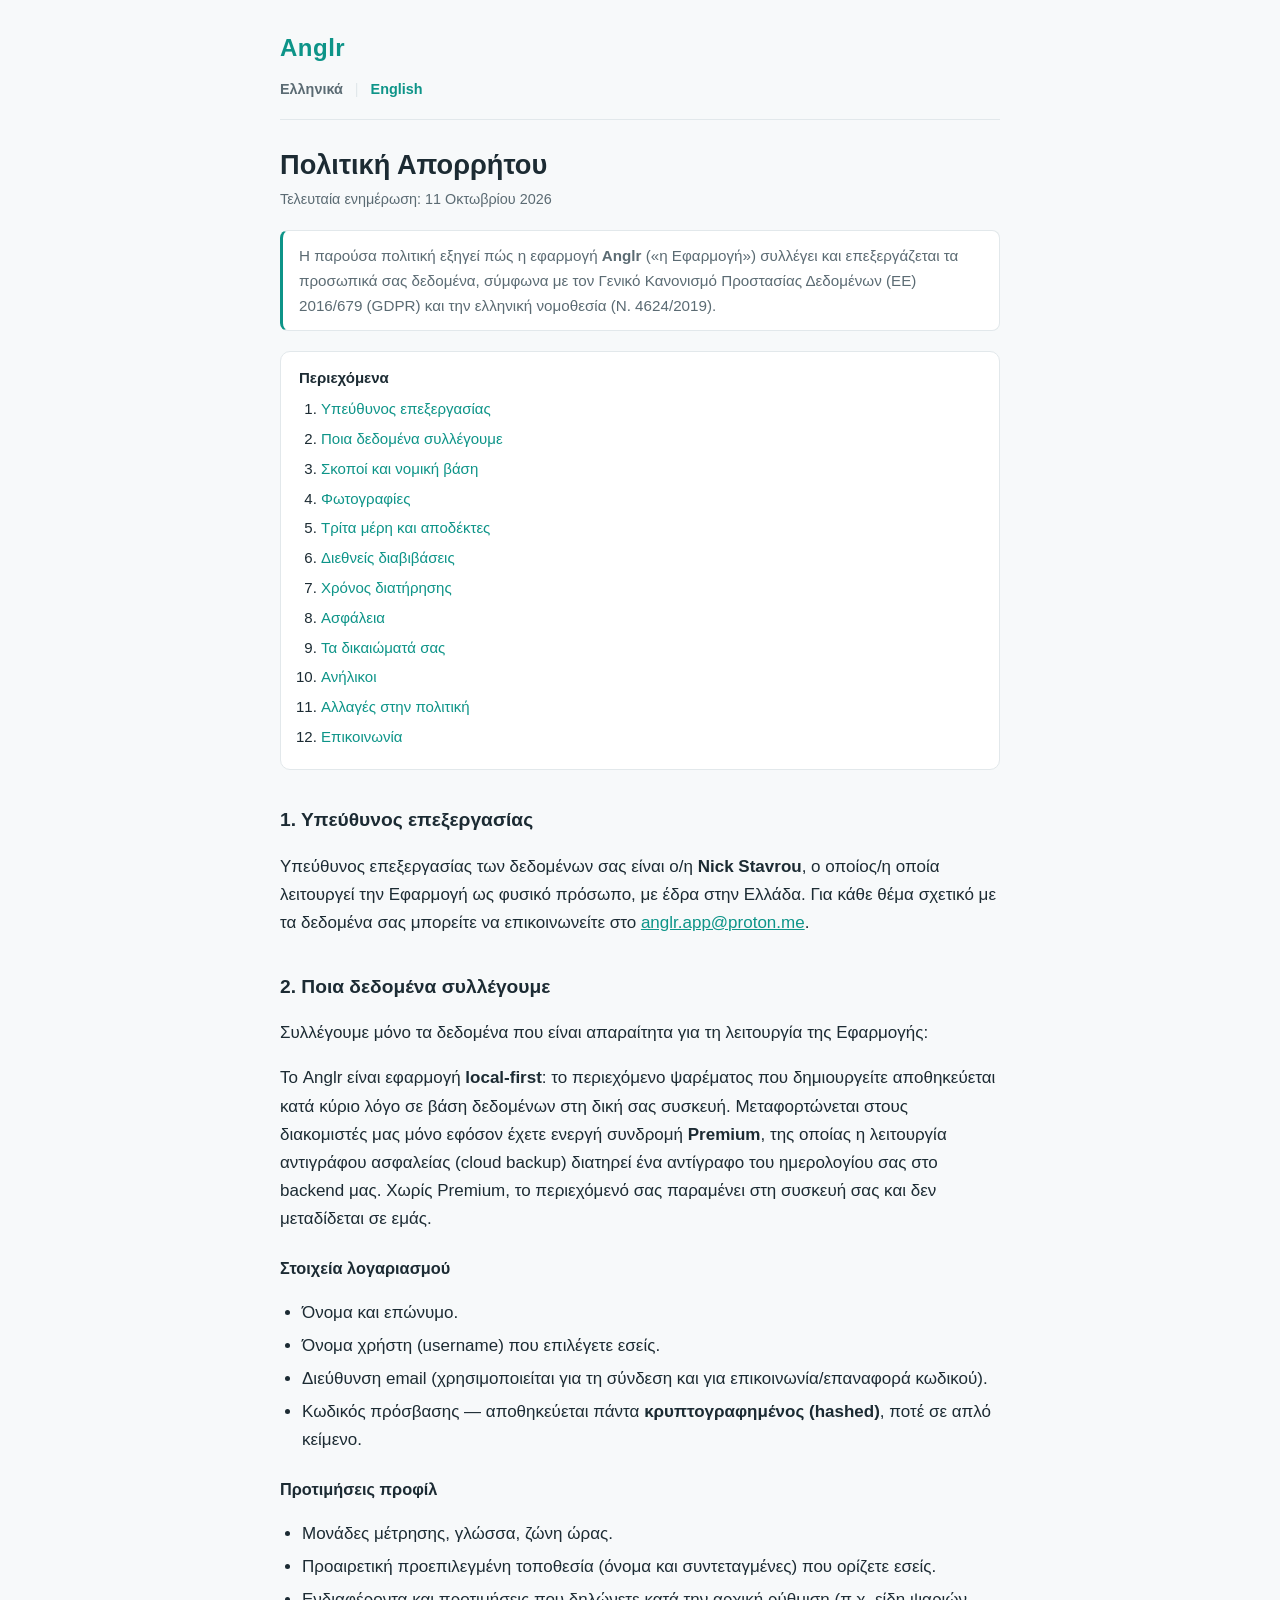
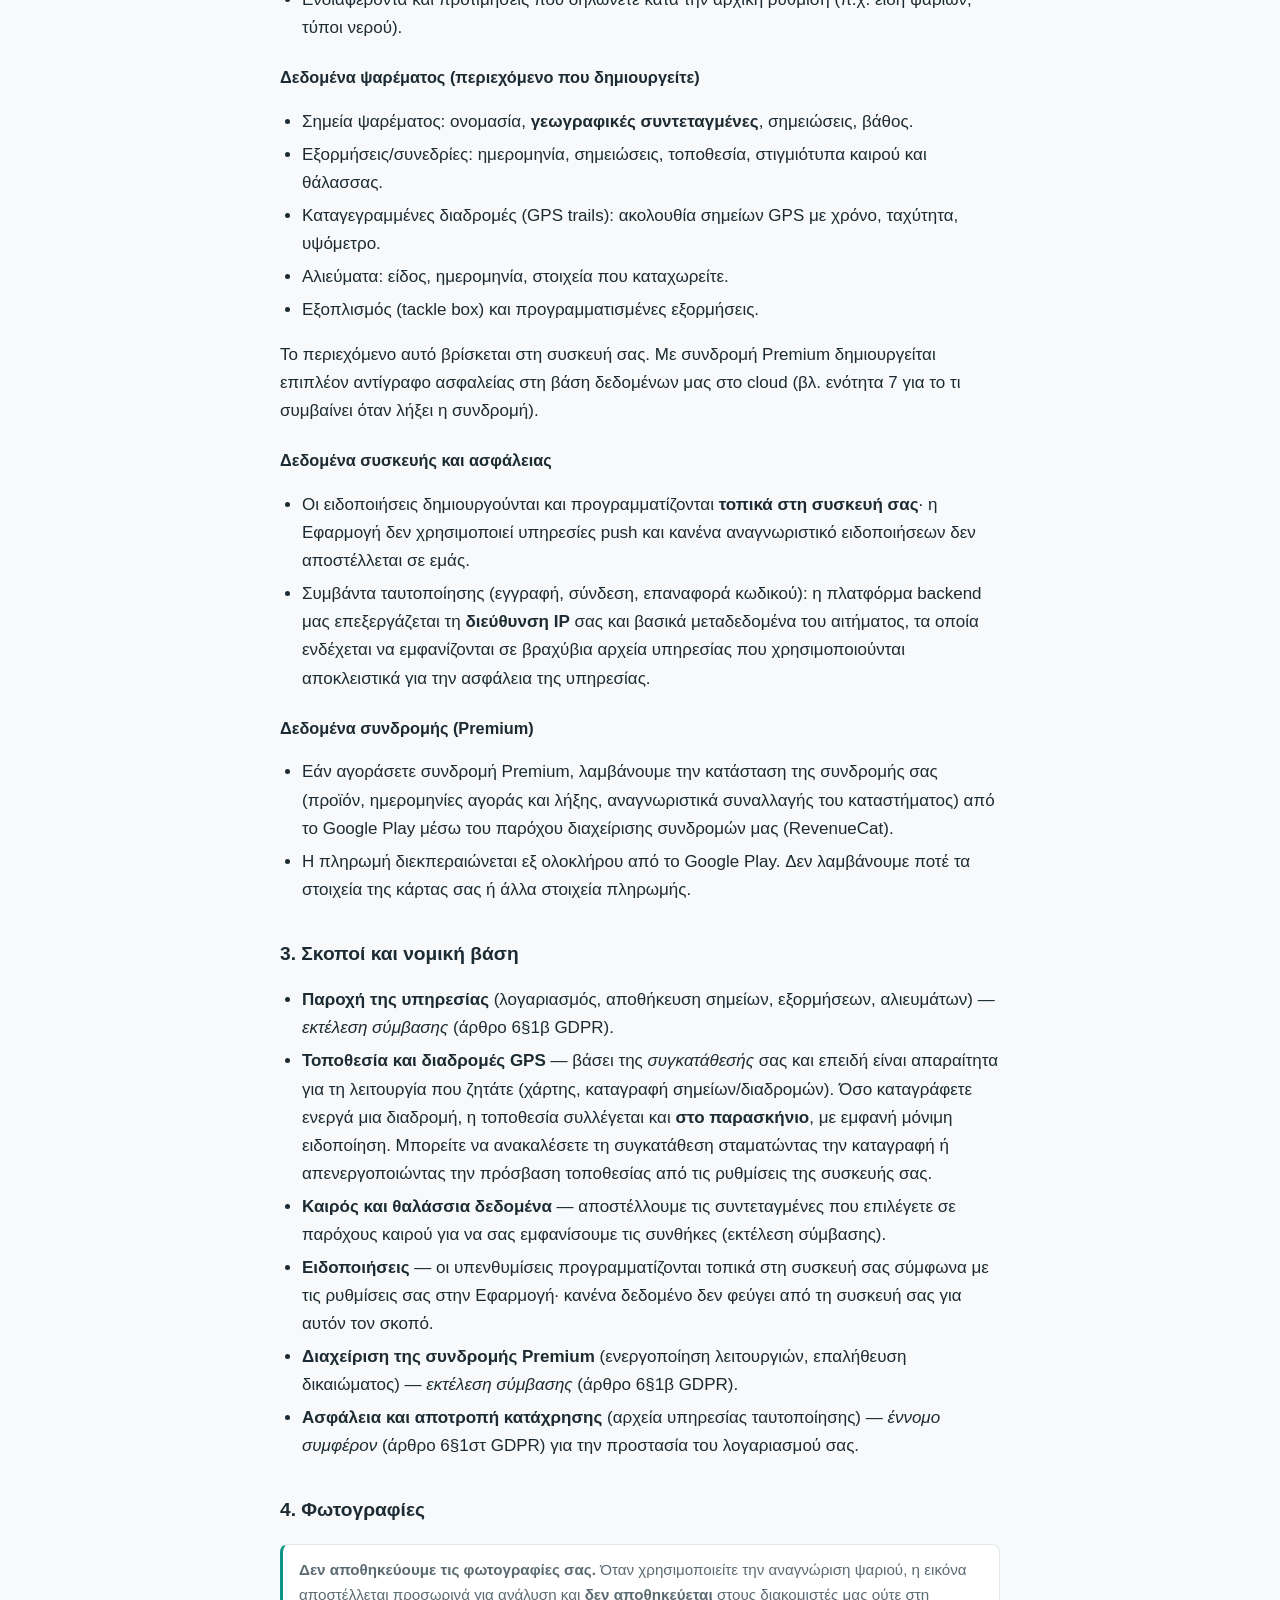
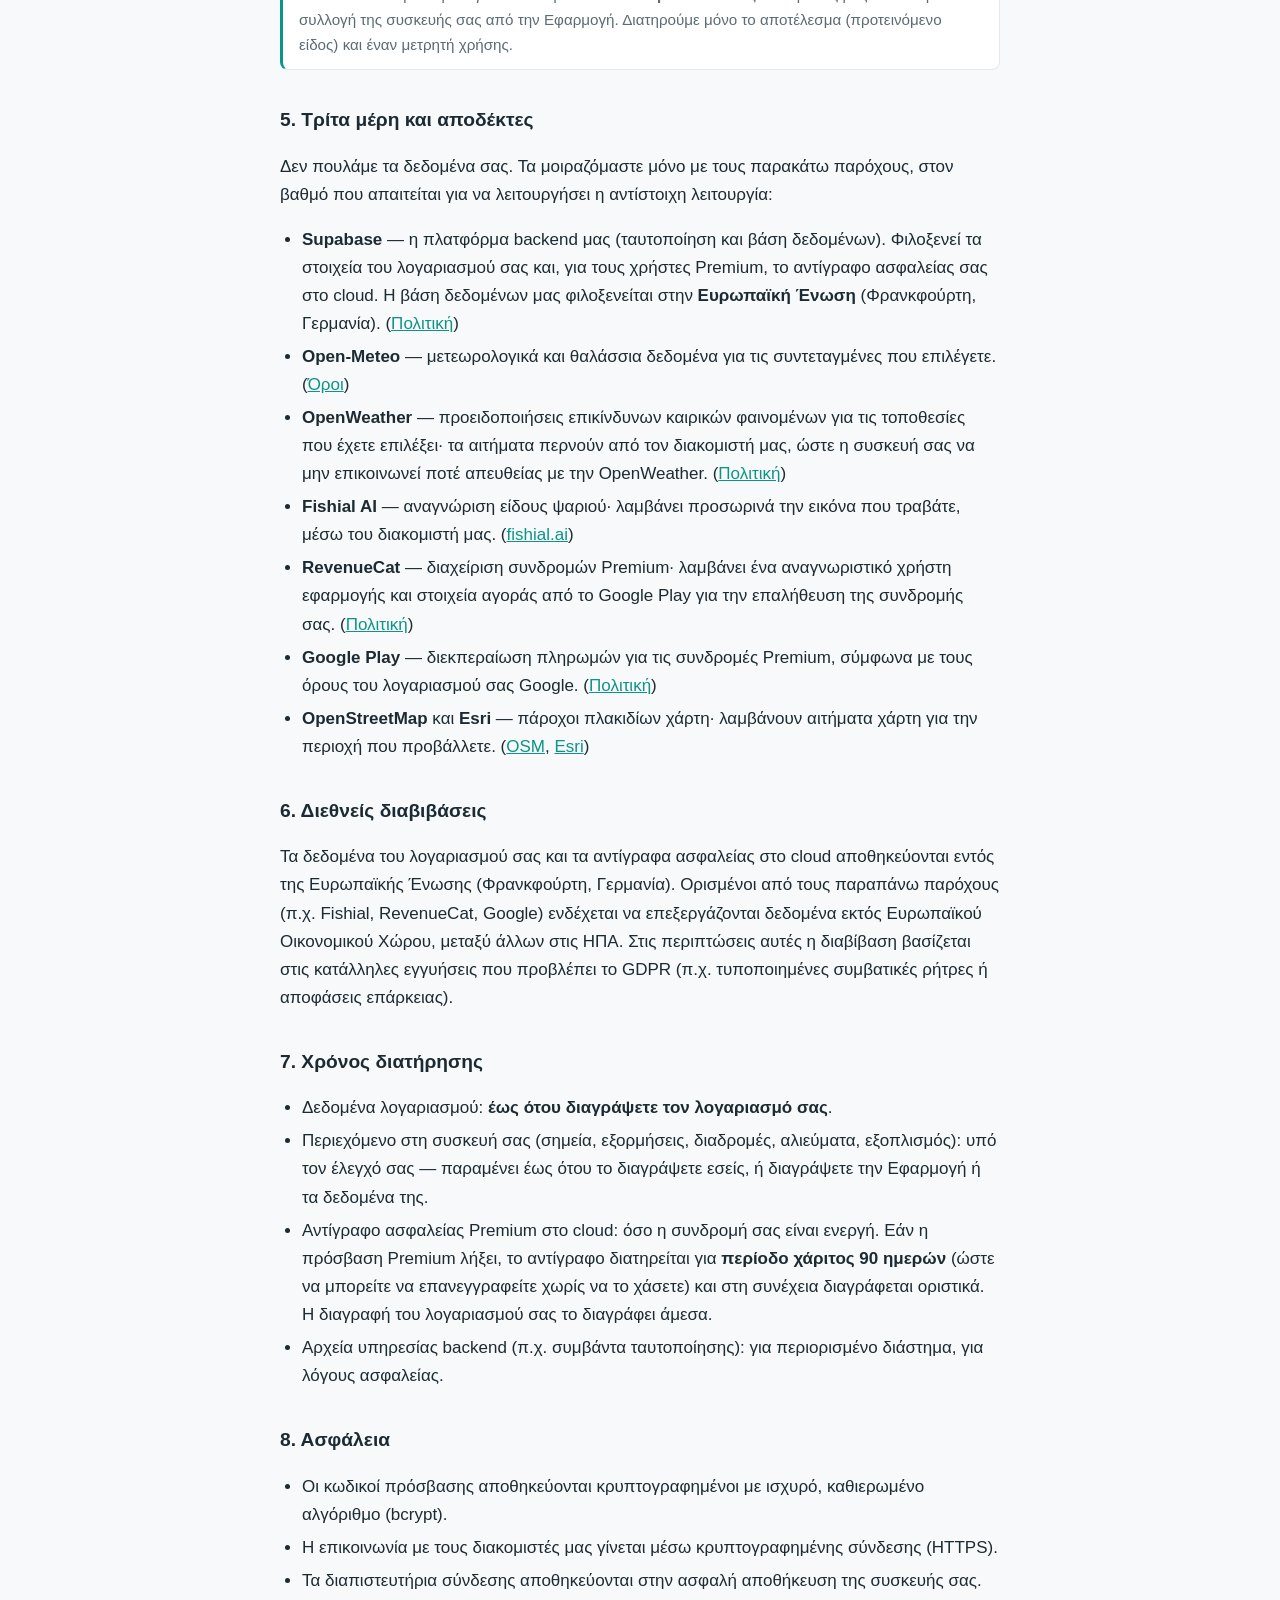
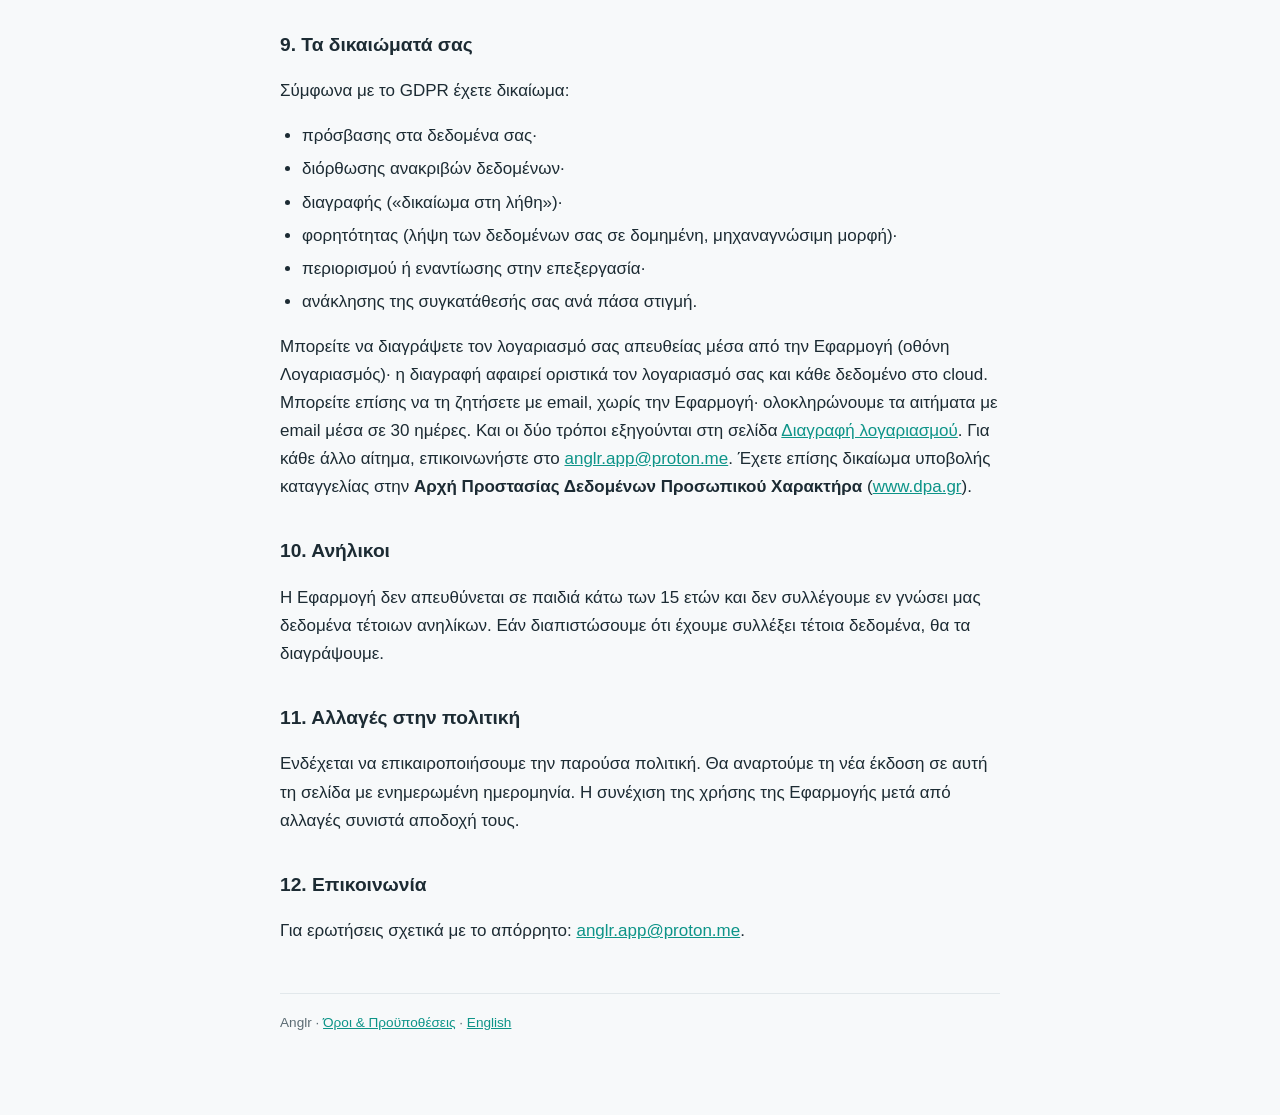
==== commit 2428f68b: "Updates on legal pages" ====
--- a/el/privacy.html
+++ b/el/privacy.html
@@ -18,7 +18,7 @@
   </header>
 
   <h1>Πολιτική Απορρήτου</h1>
-  <p class="updated">Τελευταία ενημέρωση: 13 Αυγούστου 2026</p>
+  <p class="updated">Τελευταία ενημέρωση: 11 Οκτωβρίου 2026</p>
 
   <div class="note">
     Η παρούσα πολιτική εξηγεί πώς η εφαρμογή <strong>Anglr</strong> («η Εφαρμογή»)
@@ -173,6 +173,9 @@
   <p>
     Μπορείτε να διαγράψετε τον λογαριασμό σας απευθείας μέσα από την Εφαρμογή (οθόνη
     Λογαριασμός)· η διαγραφή αφαιρεί οριστικά τον λογαριασμό σας και κάθε δεδομένο στο cloud.
+    Μπορείτε επίσης να τη ζητήσετε με email, χωρίς την Εφαρμογή· ολοκληρώνουμε τα αιτήματα με
+    email μέσα σε 30 ημέρες. Και οι δύο τρόποι εξηγούνται στη σελίδα
+    <a href="delete-account.html">Διαγραφή λογαριασμού</a>.
     Για κάθε άλλο αίτημα, επικοινωνήστε στο
     <a href="mailto:anglr.app@proton.me">anglr.app@proton.me</a>. Έχετε επίσης δικαίωμα υποβολής
     καταγγελίας στην <strong>Αρχή Προστασίας Δεδομένων Προσωπικού Χαρακτήρα</strong>
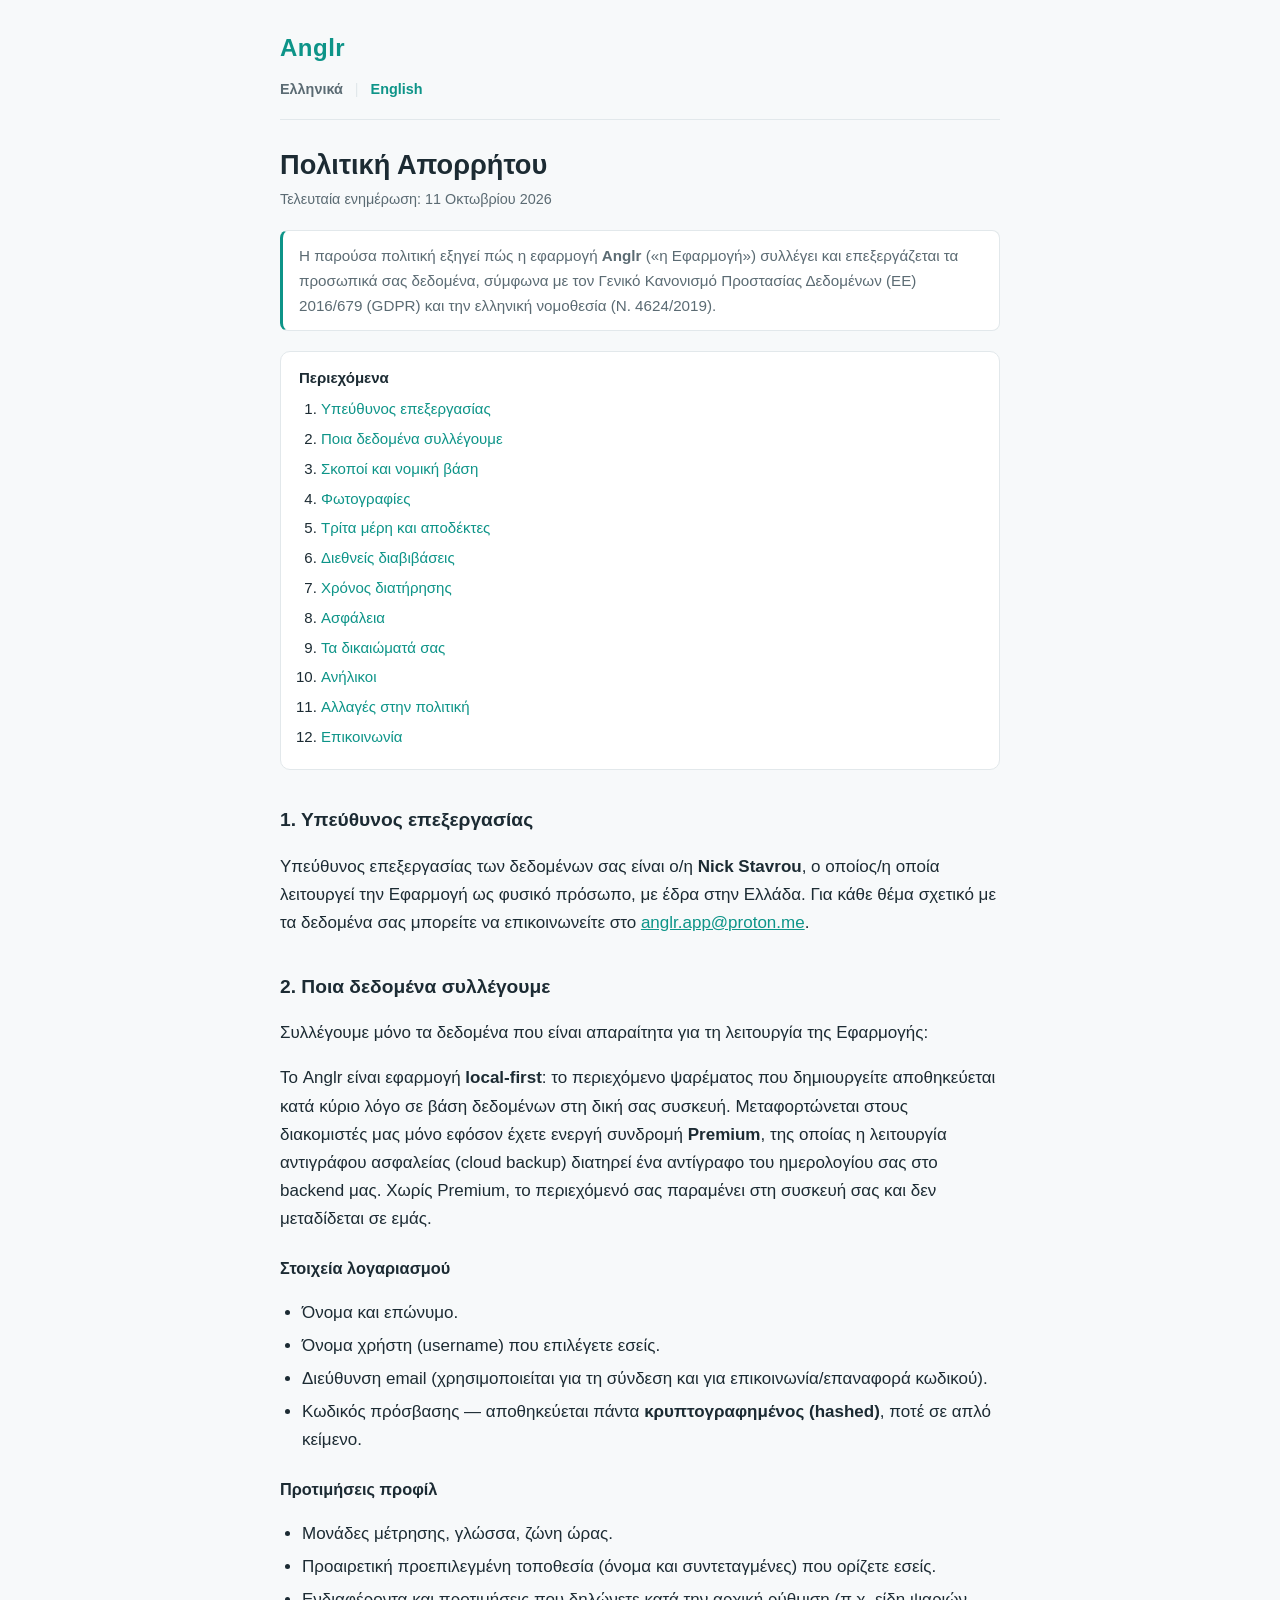
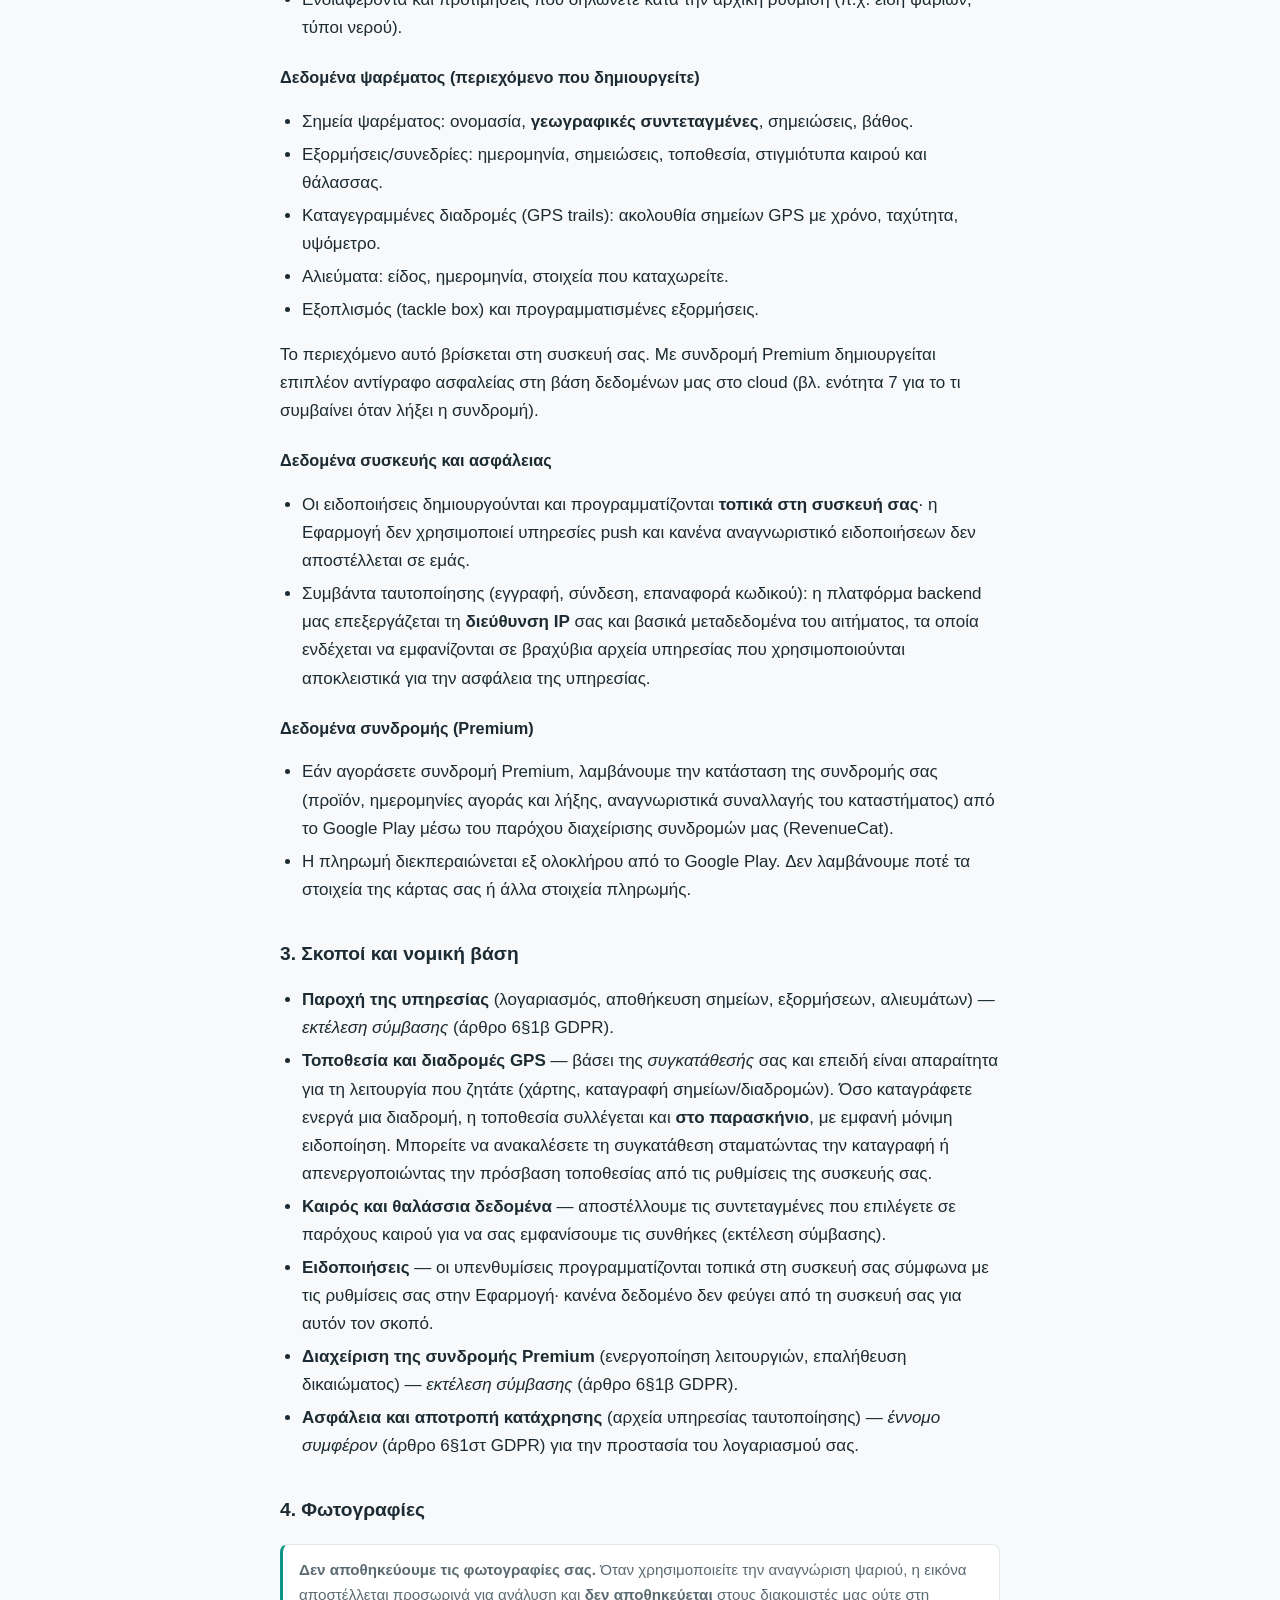
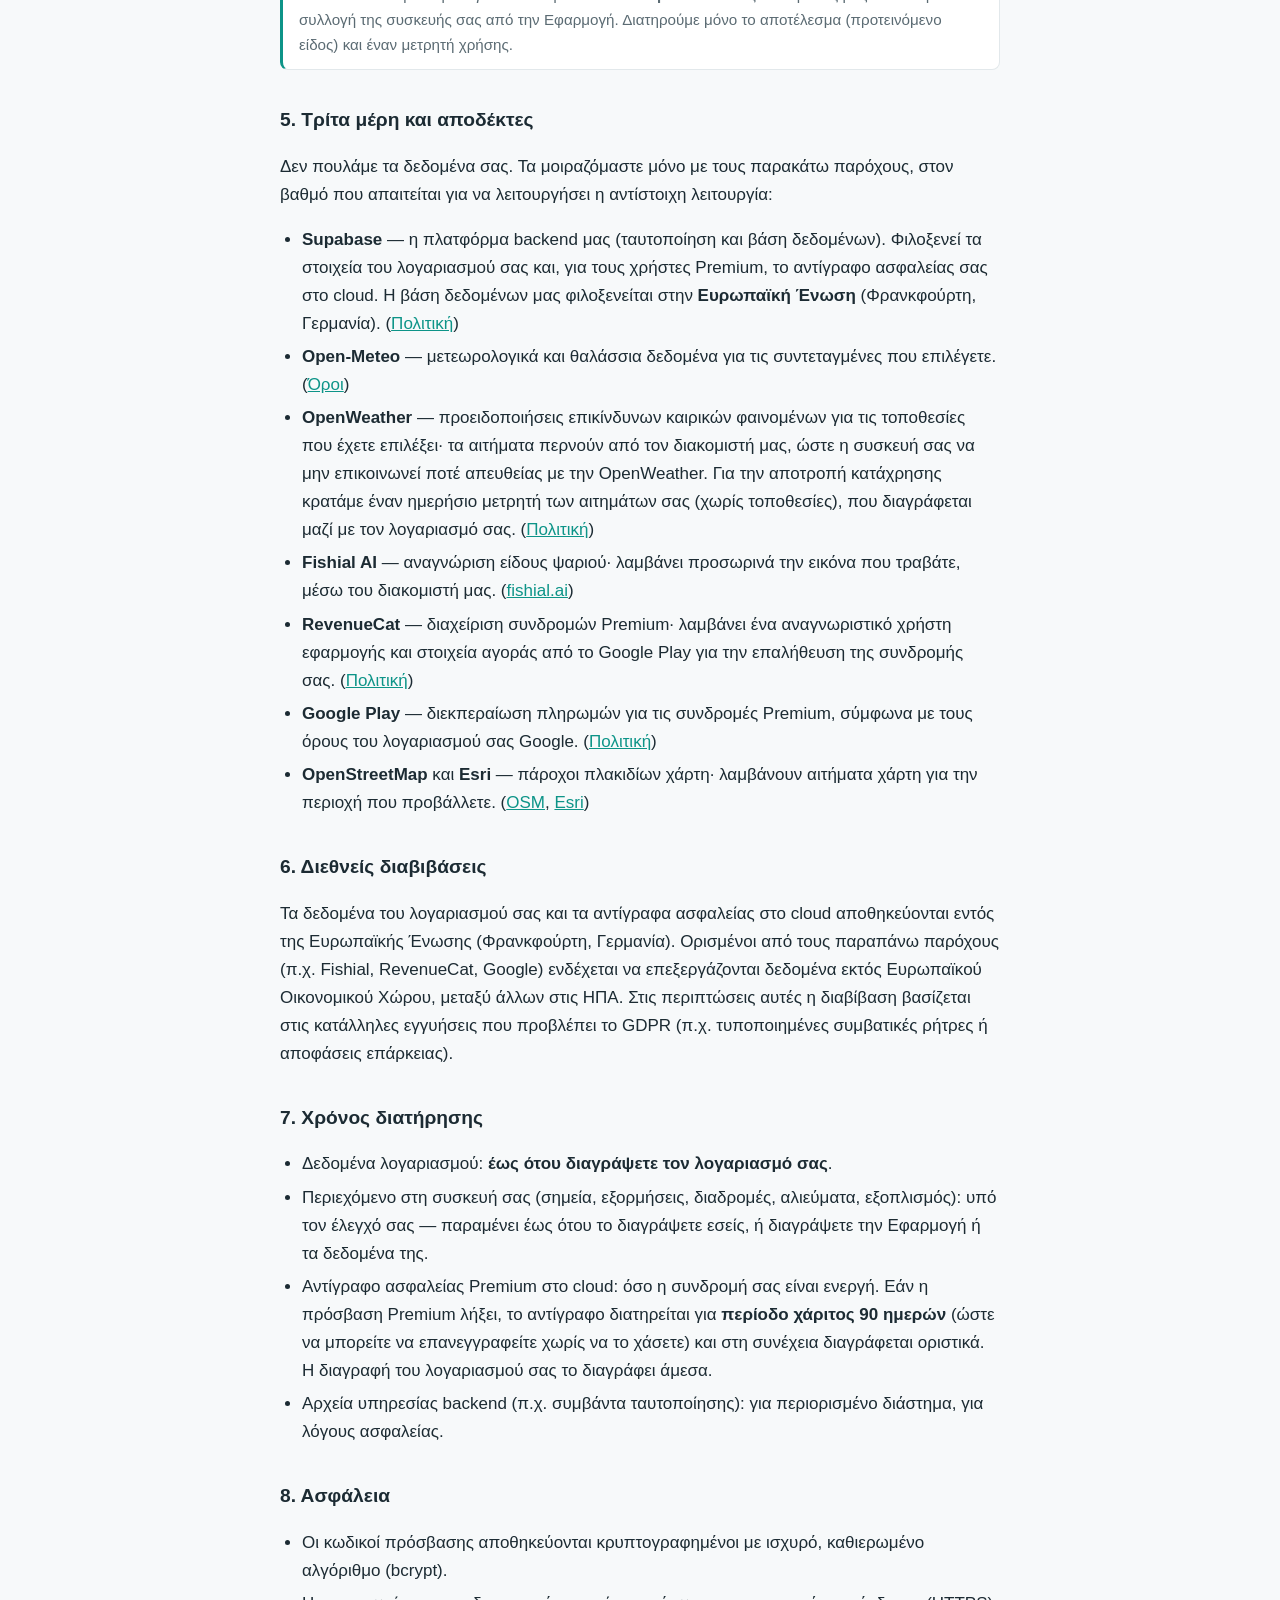
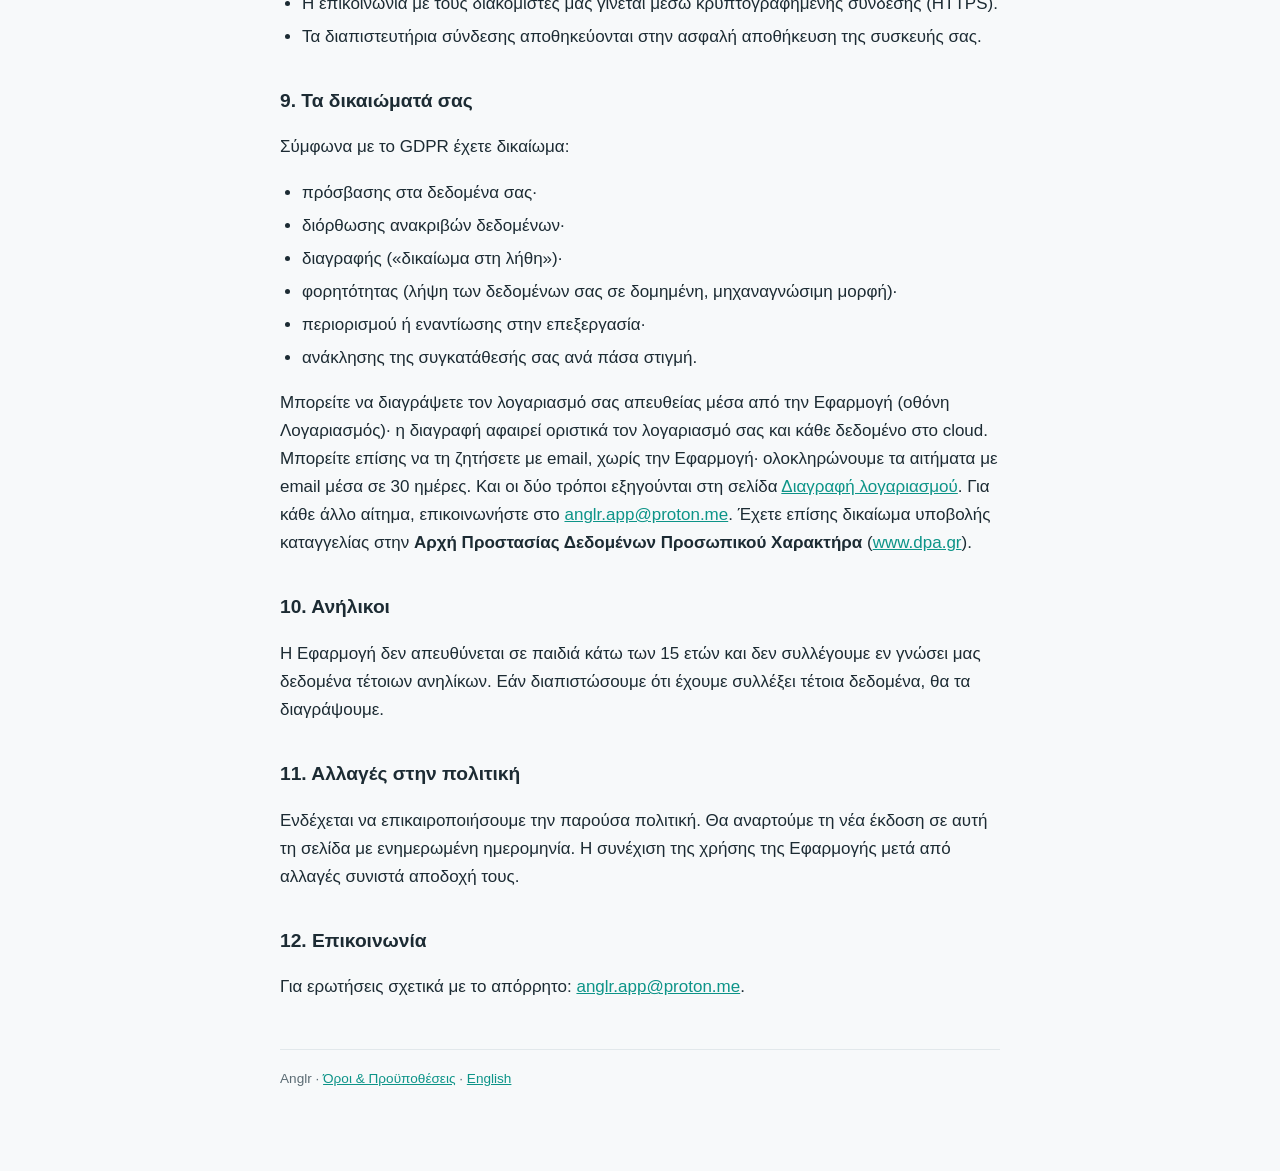
==== commit da3bb4b9: "Update privacy policy to include daily request count for OpenWeather alerts" ====
--- a/el/privacy.html
+++ b/el/privacy.html
@@ -128,7 +128,7 @@
   <ul>
     <li><strong>Supabase</strong> — η πλατφόρμα backend μας (ταυτοποίηση και βάση δεδομένων). Φιλοξενεί τα στοιχεία του λογαριασμού σας και, για τους χρήστες Premium, το αντίγραφο ασφαλείας σας στο cloud. Η βάση δεδομένων μας φιλοξενείται στην <strong>Ευρωπαϊκή Ένωση</strong> (Φρανκφούρτη, Γερμανία). (<a href="https://supabase.com/privacy" target="_blank" rel="noopener">Πολιτική</a>)</li>
     <li><strong>Open-Meteo</strong> — μετεωρολογικά και θαλάσσια δεδομένα για τις συντεταγμένες που επιλέγετε. (<a href="https://open-meteo.com/en/terms" target="_blank" rel="noopener">Όροι</a>)</li>
-    <li><strong>OpenWeather</strong> — προειδοποιήσεις επικίνδυνων καιρικών φαινομένων για τις τοποθεσίες που έχετε επιλέξει· τα αιτήματα περνούν από τον διακομιστή μας, ώστε η συσκευή σας να μην επικοινωνεί ποτέ απευθείας με την OpenWeather. (<a href="https://openweather.co.uk/privacy-policy" target="_blank" rel="noopener">Πολιτική</a>)</li>
+    <li><strong>OpenWeather</strong> — προειδοποιήσεις επικίνδυνων καιρικών φαινομένων για τις τοποθεσίες που έχετε επιλέξει· τα αιτήματα περνούν από τον διακομιστή μας, ώστε η συσκευή σας να μην επικοινωνεί ποτέ απευθείας με την OpenWeather. Για την αποτροπή κατάχρησης κρατάμε έναν ημερήσιο μετρητή των αιτημάτων σας (χωρίς τοποθεσίες), που διαγράφεται μαζί με τον λογαριασμό σας. (<a href="https://openweather.co.uk/privacy-policy" target="_blank" rel="noopener">Πολιτική</a>)</li>
     <li><strong>Fishial AI</strong> — αναγνώριση είδους ψαριού· λαμβάνει προσωρινά την εικόνα που τραβάτε, μέσω του διακομιστή μας. (<a href="https://fishial.ai" target="_blank" rel="noopener">fishial.ai</a>)</li>
     <li><strong>RevenueCat</strong> — διαχείριση συνδρομών Premium· λαμβάνει ένα αναγνωριστικό χρήστη εφαρμογής και στοιχεία αγοράς από το Google Play για την επαλήθευση της συνδρομής σας. (<a href="https://www.revenuecat.com/privacy" target="_blank" rel="noopener">Πολιτική</a>)</li>
     <li><strong>Google Play</strong> — διεκπεραίωση πληρωμών για τις συνδρομές Premium, σύμφωνα με τους όρους του λογαριασμού σας Google. (<a href="https://policies.google.com/privacy" target="_blank" rel="noopener">Πολιτική</a>)</li>
